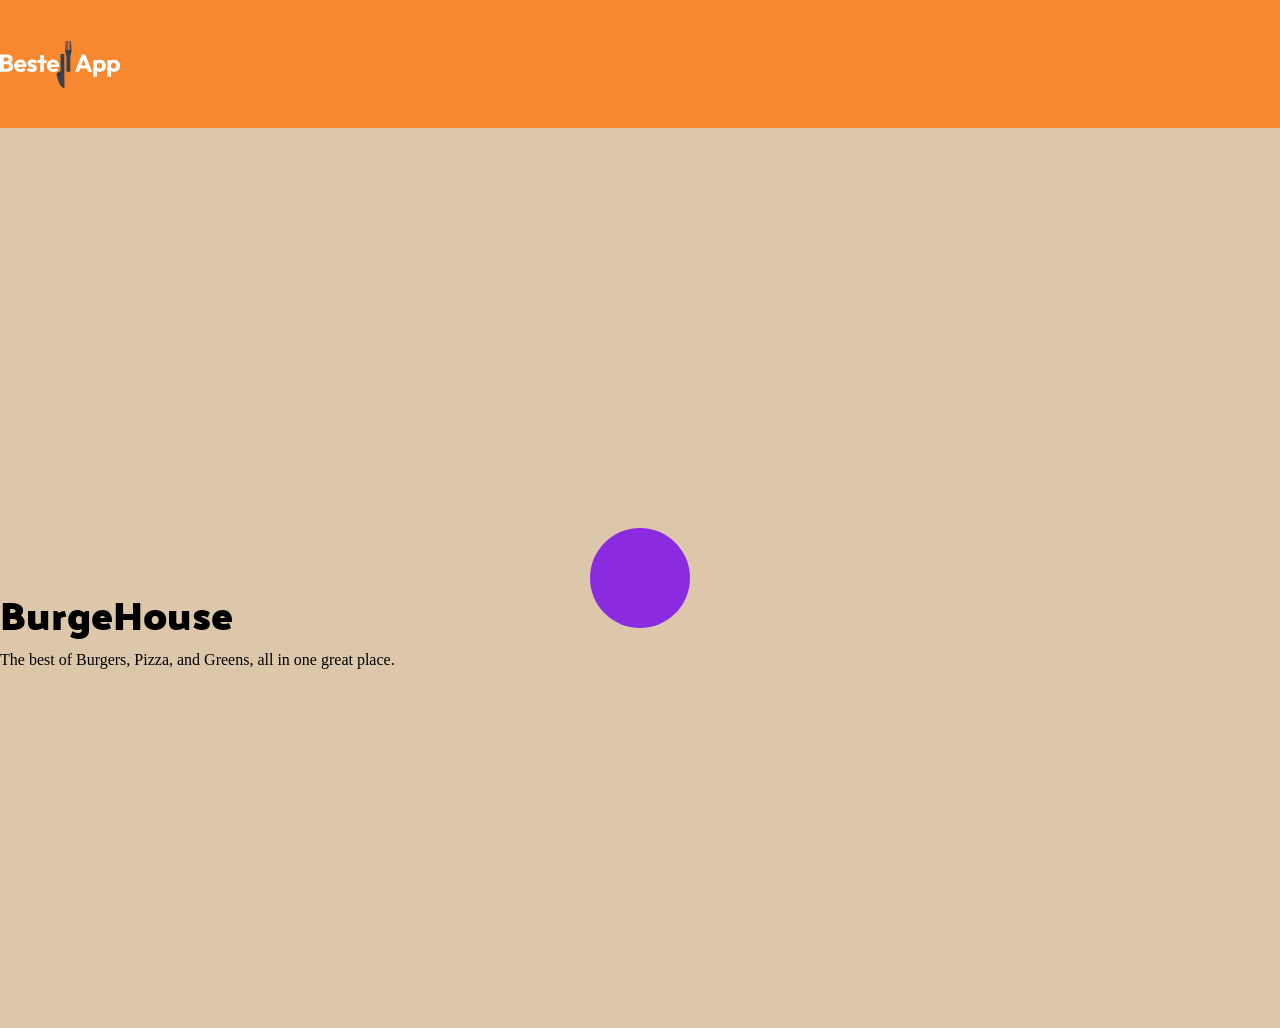
==== index.html @ fe443834 "added link css fonts and card" ====
<!DOCTYPE html>
<html lang="de">

<head>
    <meta charset="UTF-8">
    <meta name="viewport" content="width=device-width, initial-scale=1.0">
    <title>Document</title>

    <link rel="stylesheet" href="./scr/style/variables.css">
    <link rel="stylesheet" href="./scr/style/style.css">
    <link rel="stylesheet" href="./scr/style/components/header.css">
    <link rel="stylesheet" href="./scr/style/components/logo.css">
    <link rel="stylesheet" href="./scr/style/components/menuCard.css">
    <link rel="stylesheet" href="./scr/style/components/fonts.css">

</head>

<body>
    <header class="landing-heder">
        <svg class="main-logo" viewBox="0 0 120 47" fill="none" xmlns="http://www.w3.org/2000/svg">
            <g clip-path="url(#clip0_179_940)">
                <path
                    d="M10.4875 21.5137C10.9018 21.2846 11.2559 21.013 11.5495 20.7C12.2319 19.9726 12.573 19.0836 12.573 18.0329C12.573 17.2082 12.3696 16.4565 11.9638 15.7778C11.5574 15.0986 10.9686 14.5572 10.197 14.1531C9.4255 13.7493 8.48739 13.5469 7.38306 13.5469H0V30.6658H7.33419C8.55243 30.6658 9.59619 30.4476 10.4651 30.0113C11.3341 29.5747 12.0003 28.9805 12.4632 28.2291C12.926 27.4774 13.1576 26.6329 13.1576 25.6952C13.1576 24.4668 12.7636 23.4322 11.9759 22.5915C11.5677 22.1562 11.0718 21.7969 10.4875 21.5137ZM3.77687 16.5052H6.65212C7.28533 16.5052 7.79705 16.6627 8.18696 16.9781C8.57686 17.2932 8.77164 17.7661 8.77164 18.3966C8.77164 19.0271 8.57686 19.524 8.18696 19.8391C7.79705 20.1545 7.28533 20.312 6.65212 20.312H3.77687V16.5052ZM8.72312 27.0531C8.30052 27.4894 7.71584 27.7076 6.96872 27.7076H3.77687V23.1976H6.96872C7.47185 23.1976 7.89823 23.2945 8.24787 23.4884C8.59717 23.6826 8.86938 23.9493 9.06416 24.2887C9.25894 24.6281 9.35667 25.0161 9.35667 25.4524C9.35667 26.0829 9.14537 26.6165 8.72312 27.0531Z"
                    fill="white" />
                <path
                    d="M23.5374 19.3665C22.6437 18.8654 21.6123 18.6147 20.443 18.6147C19.2736 18.6147 18.1607 18.8815 17.2022 19.4147C16.2435 19.9483 15.4843 20.6798 14.9241 21.6093C14.3635 22.5391 14.0834 23.5939 14.0834 24.7737C14.0834 25.9534 14.3673 27.0127 14.9361 27.95C15.5046 28.8877 16.2886 29.6195 17.2876 30.1445C18.2866 30.6695 19.4274 30.9326 20.711 30.9326C21.7015 30.9326 22.6114 30.763 23.44 30.4233C24.2684 30.0839 24.9749 29.5747 25.5599 28.8959L23.513 26.8589C23.1554 27.2634 22.7414 27.5665 22.2703 27.7682C21.7989 27.9706 21.2713 28.0713 20.6866 28.0713C20.0531 28.0713 19.5049 27.938 19.042 27.6713C18.5788 27.4045 18.2212 27.025 17.9697 26.5315C17.886 26.3678 17.8162 26.1925 17.7604 26.0062L26.242 25.986C26.3067 25.6791 26.3518 25.4082 26.3762 25.1737C26.4003 24.9397 26.4127 24.7171 26.4127 24.5069C26.4127 23.3593 26.1566 22.3408 25.6449 21.4517C25.1335 20.5627 24.4304 19.8675 23.5374 19.3665ZM17.7608 23.4596C17.811 23.2897 17.8723 23.1295 17.9452 22.9795C18.1806 22.4942 18.5137 22.1185 18.9443 21.8517C19.3748 21.585 19.8824 21.4517 20.4674 21.4517C21.0194 21.4517 21.4864 21.5692 21.8684 21.8034C22.2497 22.0377 22.5384 22.3774 22.7332 22.8216C22.8151 23.0089 22.8815 23.2165 22.9317 23.4449L17.7608 23.4596Z"
                    fill="white" />
                <path
                    d="M31.5048 21.7305C31.7158 21.6093 32.0324 21.5487 32.455 21.5487C32.8776 21.5487 33.3446 21.6377 33.8074 21.8154C34.2703 21.9935 34.6884 22.3004 35.0621 22.7367L37.182 20.6031C36.6462 19.924 35.9517 19.411 35.0986 19.0634C34.2458 18.7158 33.316 18.5418 32.3087 18.5418C31.3014 18.5418 30.5137 18.7038 29.7993 19.0267C29.0842 19.3504 28.5322 19.7908 28.1423 20.3483C27.7524 20.9062 27.5576 21.5651 27.5576 22.3247C27.5576 23.036 27.6953 23.6219 27.9716 24.0826C28.2476 24.5432 28.6051 24.9031 29.0439 25.1617C29.4823 25.4202 29.9452 25.6223 30.4328 25.7678C30.9201 25.9134 31.383 26.0466 31.8214 26.1678C32.2602 26.2891 32.6215 26.4267 32.9058 26.5802C33.1897 26.7339 33.3322 26.9559 33.3322 27.2469C33.3322 27.4737 33.2141 27.6511 32.9791 27.7805C32.7434 27.91 32.4065 27.9743 31.9677 27.9743C31.3341 27.9743 30.7494 27.8572 30.2133 27.6226C29.6775 27.3887 29.2143 27.0613 28.8244 26.6408L26.7048 28.7747C27.1106 29.211 27.602 29.5952 28.1788 29.9264C28.7552 30.2579 29.3808 30.5124 30.055 30.6901C30.7288 30.8678 31.4153 30.9569 32.1139 30.9569C33.592 30.9569 34.7655 30.6175 35.6348 29.9384C36.5037 29.2596 36.9384 28.3463 36.9384 27.1983C36.9384 26.4552 36.8004 25.8528 36.5244 25.3922C36.2477 24.9312 35.8908 24.5637 35.452 24.2887C35.0136 24.0141 34.5504 23.7959 34.0631 23.6339C33.5758 23.4726 33.113 23.335 32.6745 23.2219C32.2358 23.1089 31.8782 22.9795 31.6022 22.8339C31.3259 22.6884 31.1879 22.4942 31.1879 22.2517C31.1879 22.0257 31.2935 21.8517 31.5048 21.7305Z"
                    fill="white" />
                <path
                    d="M58.307 28.8959L56.2605 26.8589C55.9029 27.2634 55.4886 27.5665 55.0178 27.7682C54.5463 27.9706 54.0188 28.0713 53.4337 28.0713C52.8002 28.0713 52.252 27.938 51.7891 27.6713C51.3263 27.4045 50.9687 27.025 50.7172 26.5315C50.6335 26.3678 50.5633 26.1925 50.5076 26.0062L58.9895 25.986C59.0542 25.6791 59.0989 25.4082 59.1233 25.1737C59.1478 24.9397 59.1598 24.7171 59.1598 24.5069C59.1598 23.3593 58.9041 22.3408 58.3924 21.4517C57.8807 20.5627 57.1779 19.8675 56.2846 19.3665C55.3912 18.8654 54.3598 18.6147 53.1901 18.6147C52.0204 18.6147 50.9078 18.8815 49.9494 19.4147C48.991 19.9483 48.2318 20.6798 47.6712 21.6093C47.111 22.5391 46.8308 23.5939 46.8308 24.7737C46.8308 25.9534 47.1148 27.0127 47.6836 27.95C48.2518 28.8877 49.0357 29.6195 50.0347 30.1445C51.0338 30.6695 52.1749 30.9326 53.4582 30.9326C54.4489 30.9326 55.3588 30.763 56.1872 30.4233C57.0158 30.0839 57.7224 29.5747 58.307 28.8959ZM50.6927 22.9795C50.9281 22.4942 51.2612 22.1185 51.6917 21.8517C52.1219 21.585 52.6298 21.4517 53.2145 21.4517C53.7665 21.4517 54.2339 21.5692 54.6155 21.8034C54.9972 22.0377 55.2855 22.3774 55.4807 22.8216C55.5626 23.0089 55.6286 23.2165 55.6792 23.4449L50.5079 23.4596C50.5582 23.2897 50.6198 23.1295 50.6927 22.9795Z"
                    fill="white" />
                <path class="main-logo-knife"
                    d="M64.3848 30.6658H64.3875V13.0616H60.569V22.0336V29.8312C60.5415 29.951 60.5102 30.0394 60.474 30.0918C59.9946 30.7897 58.8101 30.8545 58.0775 31.1336C57.3768 31.4007 56.8851 31.976 56.7195 32.7041C56.4583 33.8551 56.8396 35.0764 57.1796 36.1699C57.7571 38.0281 58.2612 39.9144 59.0018 41.7175C59.5242 42.9897 60.1867 44.1921 61.1313 45.2202C61.6819 45.8199 63.3668 47.6295 64.2905 46.7743C64.508 46.5726 64.5128 46.2373 64.5021 45.9414C64.3142 40.8075 64.371 35.7723 64.3848 30.6658Z" />
                <path
                    d="M81.8434 13.5469L75.0209 30.6658H78.9926L80.1368 27.562H86.8795L88.0079 30.6658H92.0528L85.3033 13.5469H81.8434ZM81.2811 24.4586L83.5321 18.3534L85.7514 24.4586H81.2811Z"
                    fill="white" />
                <path
                    d="M103.127 19.439C102.257 18.9055 101.263 18.639 100.142 18.639C99.3457 18.639 98.6148 18.8007 97.9489 19.124C97.6185 19.2846 97.3181 19.4747 97.0476 19.6949V18.8815H93.3196V35.6366H96.9987V29.8658C97.2816 30.0921 97.5982 30.2863 97.9489 30.4476C98.6148 30.7544 99.3457 30.9082 100.142 30.9082C101.263 30.9082 102.257 30.6418 103.127 30.1082C103.996 29.5747 104.678 28.8473 105.174 27.926C105.669 27.0044 105.917 25.9538 105.917 24.7736C105.917 23.5935 105.669 22.5428 105.174 21.6212C104.678 20.7 103.996 19.9726 103.127 19.439ZM101.799 26.2041C101.571 26.6247 101.259 26.9558 100.861 27.1983C100.462 27.4408 99.9958 27.562 99.4597 27.562C98.9562 27.562 98.5012 27.4408 98.0952 27.1983C97.6891 26.9558 97.3763 26.6247 97.1571 26.2041C96.9378 25.7842 96.8281 25.3072 96.8281 24.7736C96.8281 24.2401 96.9416 23.7394 97.1694 23.3188C97.3966 22.8986 97.709 22.5712 98.1076 22.3366C98.5054 22.1027 98.9641 21.9853 99.4841 21.9853C100.004 21.9853 100.462 22.1027 100.861 22.3366C101.259 22.5712 101.571 22.8986 101.799 23.3188C102.026 23.7394 102.14 24.2243 102.14 24.7736C102.14 25.3229 102.026 25.7842 101.799 26.2041Z"
                    fill="white" />
                <path
                    d="M119.257 21.6212C118.761 20.7 118.079 19.9726 117.21 19.439C116.341 18.9055 115.346 18.639 114.225 18.639C113.429 18.639 112.698 18.8007 112.032 19.124C111.702 19.2846 111.401 19.4747 111.131 19.6949V18.8815H107.403V35.6366H111.082V29.8658C111.365 30.0921 111.682 30.2863 112.032 30.4476C112.698 30.7544 113.429 30.9082 114.225 30.9082C115.346 30.9082 116.341 30.6418 117.21 30.1082C118.079 29.5747 118.761 28.8473 119.257 27.926C119.752 27.0044 120 25.9538 120 24.7736C120 23.5935 119.752 22.5428 119.257 21.6212ZM115.882 26.2041C115.655 26.6247 115.342 26.9558 114.944 27.1983C114.546 27.4408 114.079 27.562 113.543 27.562C113.04 27.562 112.585 27.4408 112.179 27.1983C111.772 26.9558 111.46 26.6247 111.24 26.2041C111.021 25.7842 110.911 25.3072 110.911 24.7736C110.911 24.2401 111.025 23.7394 111.253 23.3188C111.48 22.8986 111.792 22.5712 112.191 22.3366C112.589 22.1027 113.047 21.9853 113.567 21.9853C114.087 21.9853 114.546 22.1027 114.944 22.3366C115.342 22.5712 115.655 22.8986 115.882 23.3188C116.11 23.7394 116.223 24.2243 116.223 24.7736C116.223 25.3229 116.11 25.7842 115.882 26.2041Z"
                    fill="white" />
                <path
                    d="M79.5928 40.9521C79.482 40.9521 79.482 41.1233 79.5928 41.1233C79.7036 41.1233 79.7036 40.9521 79.5928 40.9521Z"
                    fill="white" />
                <path
                    d="M43.9559 14.0075H40.2279V18.8811H37.5475V22.0335H40.2279V30.6657H43.9559V22.0335H46.636V18.8811H43.9559V14.0075Z"
                    fill="white" />
                <path class="main-logo-fork"
                    d="M70.1772 0V8.65582C70.1772 8.86781 70.0024 9.03904 69.7887 9.03493C69.5791 9.03082 69.415 8.85171 69.415 8.64281V0H68.745V8.65582C68.745 8.86781 68.5708 9.0387 68.3571 9.03493C68.1472 9.03116 67.9827 8.85205 67.9827 8.64315V0H67.3127V8.64281C67.3127 8.85137 67.1489 9.03082 66.9389 9.03493C66.7252 9.03904 66.5504 8.86815 66.5504 8.65582V0H65.8508L65.1346 8.57295C65.1346 10.2466 65.2689 11.5212 65.6588 12.4315C66.166 13.6147 66.4482 14.8815 66.4482 16.1678V30.6658H70.2664V16.1675C70.2664 14.8808 70.5489 13.6144 71.0558 12.4308C71.4457 11.5209 71.5799 10.2466 71.5799 8.57329L70.8769 0H70.1772Z" />
            </g>
        </svg>


    </header>
    <main>
        <section class="landing-section">
            <div class="landing-picture"></div>
            <header>
                <h1><span class="first">Burge</span>House</h1>



                <p>The best of Burgers, Pizza, and Greens, all in one great place.</p>
            </header>
            <div class="teste"></div>

        </section>



    </main>


</body>

</html>
---- scr/style/variables.css ----
:root{
--mainbgcolor : #DCC7AA;
--mainhdcolor : #F7882F;
--mainbtcolor : #6B7A8F;
--mainbtfscolor : #F7C331;
--cardbgcolor : #1d1e22;
--cardhdcolor : #393f4d;
--fontscolor : #d4d4dc;
--fontscolor : #feda6a;



}
---- scr/style/style.css ----
* {
    margin: 0;
    box-sizing: border-box;
    padding: 0;
    scroll-behavior: smooth;
}

a {
    text-decoration: none;
}

body {
    background-color: var(--mainbgcolor);
}

h1 {
    font-family: 'Palanquin Dark';
    font-weight: 700;
    font-size: 40px;
}

h2 {
    font-weight: 700;
    font-size: 40px;
}

h3 {
    font-weight: 600;
    font-size: 24px;
}

.landing-section {
    height: 100vh;
    position: relative;
}

.landing-picture {
    width: 100%;
    height: 50%;
    background-image: url(../assets/imgs/Backround_img.jpg);
    background-position: center;
    background-repeat: no-repeat;
    background-size: cover;
}

.teste {
    width: 100px;
    height: 100px;
    position: absolute;
    background-color: blueviolet;
    border-radius: 50%;

    top: calc(50% - 50px);
    left: calc(50% - 50px);
}
---- scr/style/components/header.css ----
.landing-heder{
    width: 100%;
    height: 128px;
    display: flex;
    align-items: center;
    background-color: var(--mainhdcolor) ;
}



.first{
    
}
---- scr/style/components/logo.css ----
.main-logo{
    width: 120px;
    height: 47px;
}

.main-logo-knife{
    fill: var(--cardhdcolor);
}

.main-logo-fork{
    fill: var(--cardhdcolor);
}
---- scr/style/components/menuCard.css ----
.menu-card{
    height: 140px;
    width: 713px;
    display: flex;
    flex-wrap: wrap;
    align-items: center;
    color: #d4d4dc;
    font-family: 'Palanquin';
    background-color: var(--cardhdcolor);
    border-radius: 12px;
    border: 1px solid #d4d4dc;
    gap: 10px;
    padding: 10px;
}

.picture{
    width: 207px;
    height: 121px;
    border-radius: 12px;
    background-color: blanchedalmond;
}

.product-content{
    width: 370px;
    height: 121px;
    display: flex;
    flex-direction: column;
    align-items:start;
}

.order-section{
    height: 121px;
    display: flex;
    flex-direction: column;
    justify-content: space-between;
}

.price{
    font-weight: 600;
    font-size: 24px;
}
---- scr/style/components/fonts.css ----
/* #####################   palanquin-dark   ##################### */
/* palanquin-dark-regular - latin */
@font-face {
  font-display: swap; /* Check https://developer.mozilla.org/en-US/docs/Web/CSS/@font-face/font-display for other options. */
  font-family: 'Palanquin Dark';
  font-style: normal;
  font-weight: 400;
  src: url('../../assets/fonts/palanquin-dark-v17-latin-regular.woff2') format('woff2'); /* Chrome 36+, Opera 23+, Firefox 39+, Safari 12+, iOS 10+ */
}
/* palanquin-dark-500 - latin */
@font-face {
  font-display: swap; /* Check https://developer.mozilla.org/en-US/docs/Web/CSS/@font-face/font-display for other options. */
  font-family: 'Palanquin Dark';
  font-style: normal;
  font-weight: 500;
  src: url('../../assets/fonts/palanquin-dark-v17-latin-500.woff2') format('woff2'); /* Chrome 36+, Opera 23+, Firefox 39+, Safari 12+, iOS 10+ */
}
/* palanquin-dark-600 - latin */
@font-face {
  font-display: swap; /* Check https://developer.mozilla.org/en-US/docs/Web/CSS/@font-face/font-display for other options. */
  font-family: 'Palanquin Dark';
  font-style: normal;
  font-weight: 600;
  src: url('../../assets/fonts/palanquin-dark-v17-latin-600.woff2') format('woff2'); /* Chrome 36+, Opera 23+, Firefox 39+, Safari 12+, iOS 10+ */
}

/* palanquin-dark-700 - latin */
@font-face {
  font-display: swap; /* Check https://developer.mozilla.org/en-US/docs/Web/CSS/@font-face/font-display for other options. */
  font-family: 'Palanquin Dark';
  font-style: normal;
  font-weight: 700;
  src: url('../../assets/fonts/palanquin-dark-v17-latin-700.woff2') format('woff2'); /* Chrome 36+, Opera 23+, Firefox 39+, Safari 12+, iOS 10+ */
}

/* #####################   palanquin   ##################### */
/* palanquin-regular - latin */
@font-face {
  font-display: swap; /* Check https://developer.mozilla.org/en-US/docs/Web/CSS/@font-face/font-display for other options. */
  font-family: 'Palanquin';
  font-style: normal;
  font-weight: 400;
  src: url('../../assets/fonts/palanquin-v17-latin-regular.woff2') format('woff2'); /* Chrome 36+, Opera 23+, Firefox 39+, Safari 12+, iOS 10+ */
}
/* palanquin-500 - latin */
@font-face {
  font-display: swap; /* Check https://developer.mozilla.org/en-US/docs/Web/CSS/@font-face/font-display for other options. */
  font-family: 'Palanquin';
  font-style: normal;
  font-weight: 500;
  src: url('../../assets/fonts/palanquin-v17-latin-500.woff2') format('woff2'); /* Chrome 36+, Opera 23+, Firefox 39+, Safari 12+, iOS 10+ */
}
/* palanquin-600 - latin */
@font-face {
  font-display: swap; /* Check https://developer.mozilla.org/en-US/docs/Web/CSS/@font-face/font-display for other options. */
  font-family: 'Palanquin';
  font-style: normal;
  font-weight: 600;
  src: url('../../assets/fonts/palanquin-v17-latin-600.woff2') format('woff2'); /* Chrome 36+, Opera 23+, Firefox 39+, Safari 12+, iOS 10+ */
}
/* palanquin-700 - latin */
@font-face {
  font-display: swap; /* Check https://developer.mozilla.org/en-US/docs/Web/CSS/@font-face/font-display for other options. */
  font-family: 'Palanquin';
  font-style: normal;
  font-weight: 700;
  src: url('../../assets/fonts/palanquin-v17-latin-700.woff2') format('woff2'); /* Chrome 36+, Opera 23+, Firefox 39+, Safari 12+, iOS 10+ */
}
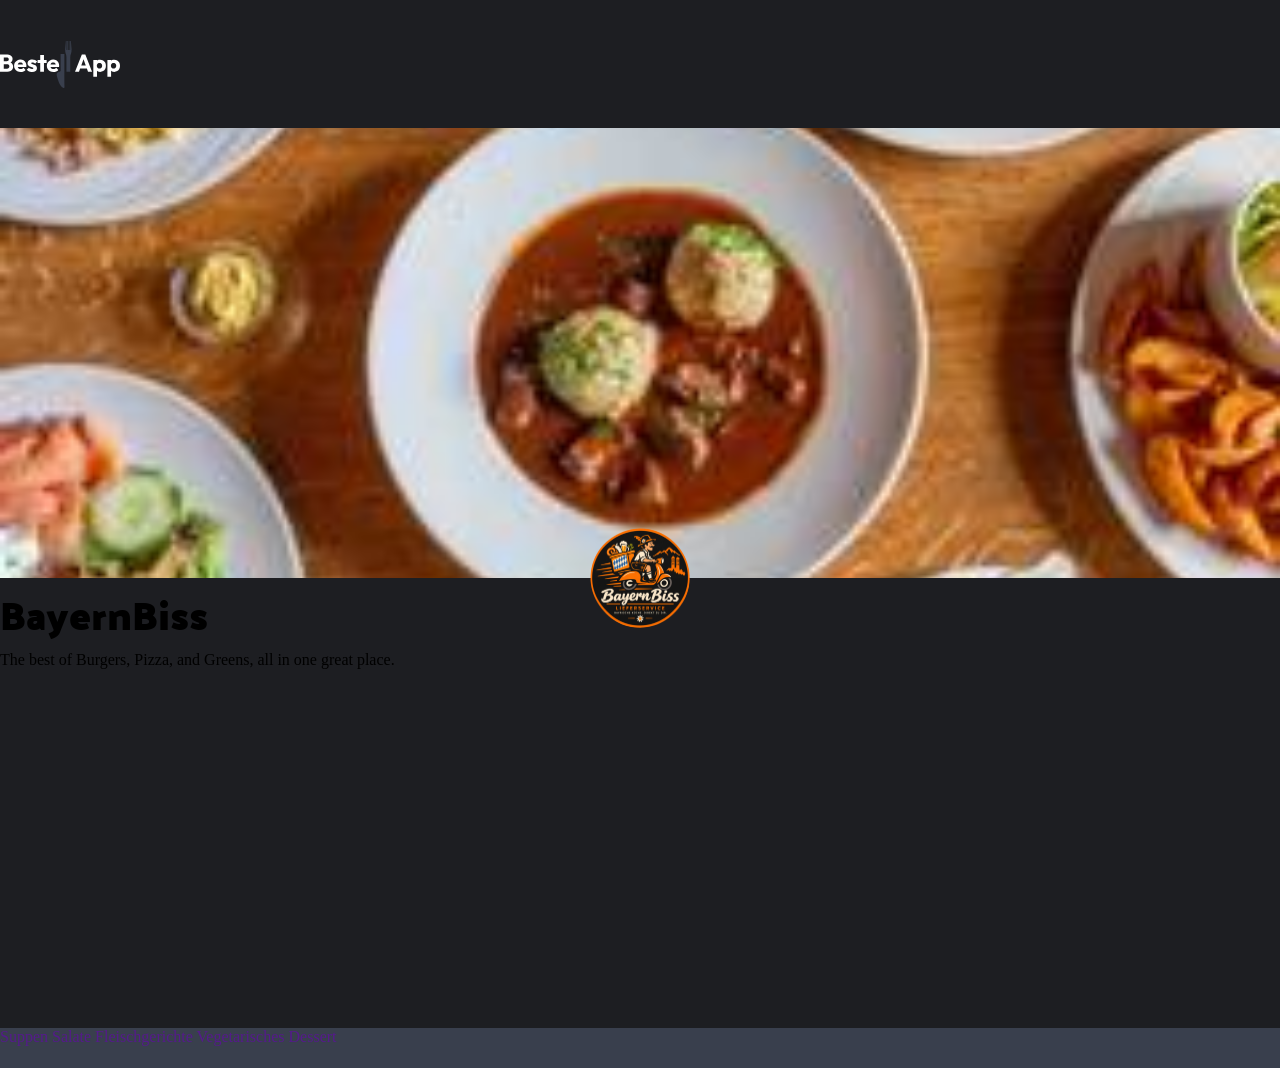
==== commit f99ec78e: "JS in db menu.js variable created over menu. Logo file inserted in img folder, Icons of FIGMA shoppi" ====
--- a/index.html
+++ b/index.html
@@ -12,6 +12,9 @@
     <link rel="stylesheet" href="./scr/style/components/logo.css">
     <link rel="stylesheet" href="./scr/style/components/menuCard.css">
     <link rel="stylesheet" href="./scr/style/components/fonts.css">
+    <script src="./scr/JS/db/menu.js" defer></script>
+    <script src="./scr/JS/script.js" defer></script>
+    <script src="./scr/JS/temp/navbutton.js" defer></script>
 
 </head>
 
@@ -59,15 +62,21 @@
         <section class="landing-section">
             <div class="landing-picture"></div>
             <header>
-                <h1><span class="first">Burge</span>House</h1>
+                <h1><span class="first">Bayern</span>Biss</h1>
 
 
 
                 <p>The best of Burgers, Pizza, and Greens, all in one great place.</p>
             </header>
-            <div class="teste"></div>
+            <img class="teste" src="./scr/assets/imgs/BayernBisw.webp" alt="">
+            
 
         </section>
+
+        <nav id="structure_menu" class="nav_structure_menu">
+
+
+        </nav>
 
 
 
--- a/scr/style/variables.css
+++ b/scr/style/variables.css
@@ -6,7 +6,7 @@
 --cardbgcolor : #1d1e22;
 --cardhdcolor : #393f4d;
 --fontscolor : #d4d4dc;
---fontscolor : #feda6a;
+--fontscolor2 : #feda6a;
 
 
 
--- a/scr/style/style.css
+++ b/scr/style/style.css
@@ -10,7 +10,7 @@
 }
 
 body {
-    background-color: var(--mainbgcolor);
+    background-color: var(--cardbgcolor);
 }
 
 h1 {
@@ -37,7 +37,7 @@
 .landing-picture {
     width: 100%;
     height: 50%;
-    background-image: url(../assets/imgs/Backround_img.jpg);
+    background-image: url(../assets/imgs/bg_landing.jpeg);
     background-position: center;
     background-repeat: no-repeat;
     background-size: cover;
@@ -47,9 +47,14 @@
     width: 100px;
     height: 100px;
     position: absolute;
-    background-color: blueviolet;
     border-radius: 50%;
 
     top: calc(50% - 50px);
     left: calc(50% - 50px);
+}
+
+nav{
+width: 100%;
+height: 40px;
+background-color: var(--cardhdcolor);
 }
--- a/scr/style/components/header.css
+++ b/scr/style/components/header.css
@@ -3,11 +3,5 @@
     height: 128px;
     display: flex;
     align-items: center;
-    background-color: var(--mainhdcolor) ;
-}
-
-
-
-.first{
-    
+    background-color: var(--cardbgcolor) ;
 }
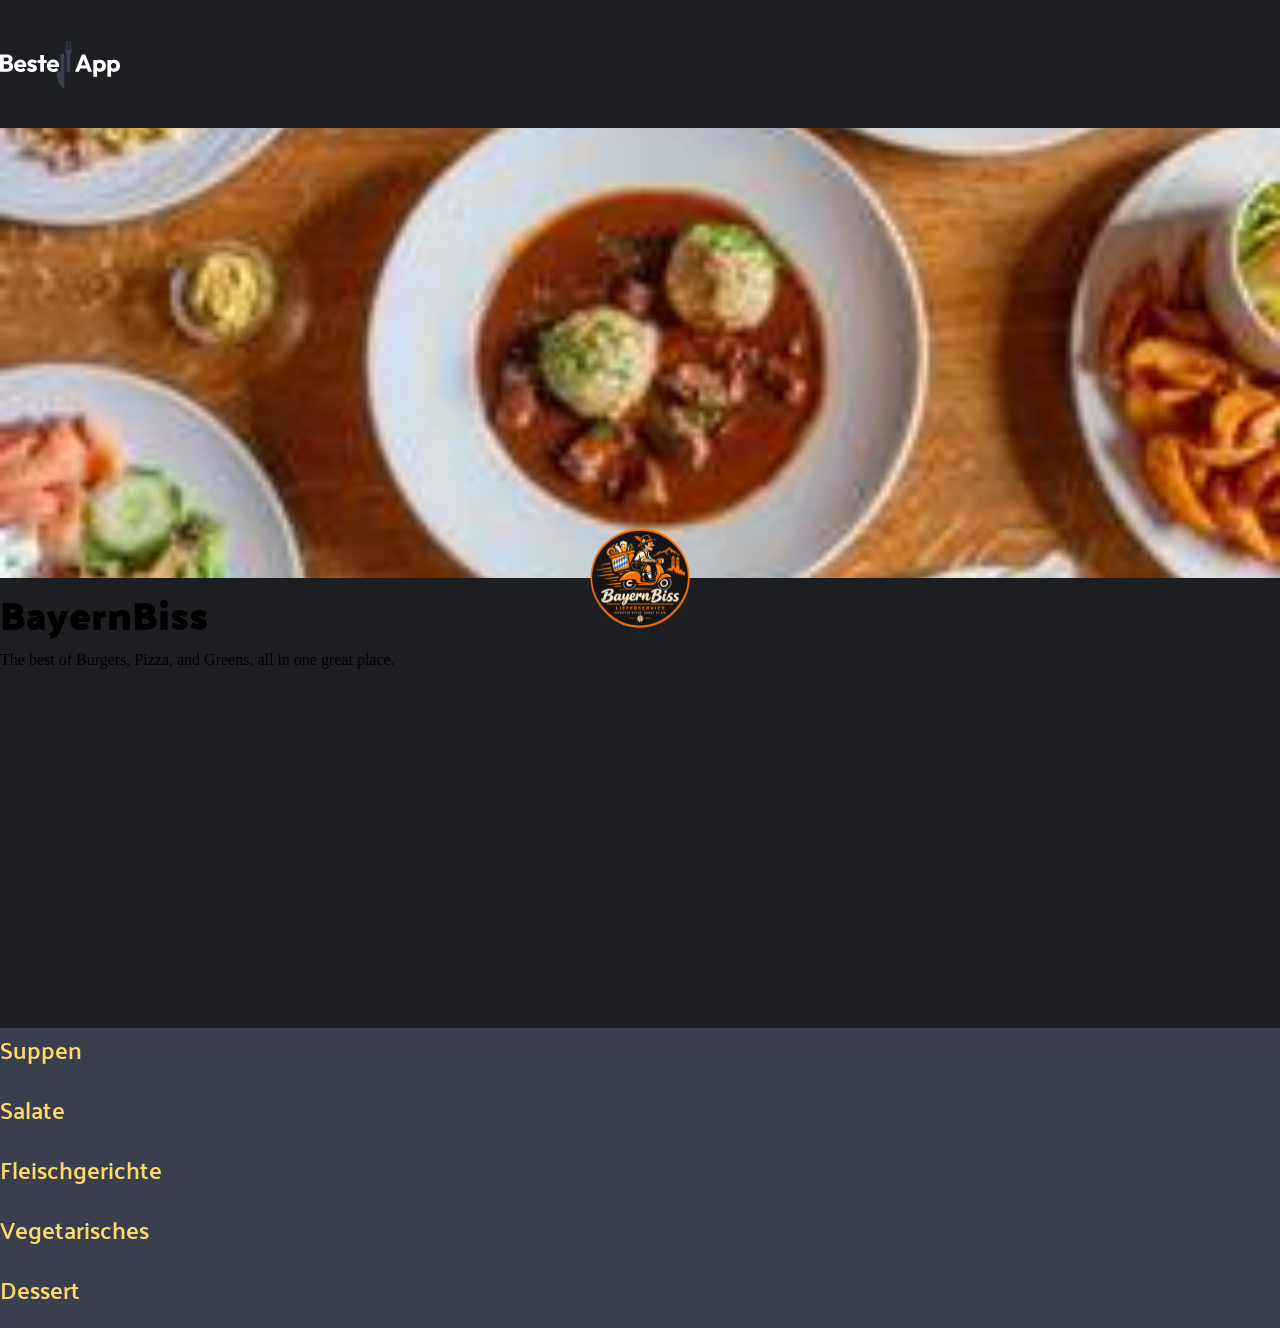
==== commit 005d7c93: "Function created, which created the menu card" ====
--- a/index.html
+++ b/index.html
@@ -73,10 +73,11 @@
 
         </section>
 
-        <nav id="structure_menu" class="nav_structure_menu">
+        <section id="food_menus" class="food-menus">
+
+        </section>
 
 
-        </nav>
 
 
 
--- a/scr/style/style.css
+++ b/scr/style/style.css
@@ -57,4 +57,20 @@
 width: 100%;
 height: 40px;
 background-color: var(--cardhdcolor);
+}
+
+.food-menus{
+    width: 100%;
+    height: auto;
+    display: flex;
+    flex-direction: column;
+    position: relative;
+    font-family: 'Palanquin';
+}
+
+.menus-header{
+    width: 100%;
+    height: 60px;
+    background-color: var(--cardhdcolor);
+    color: var(--fontscolor2);
 }
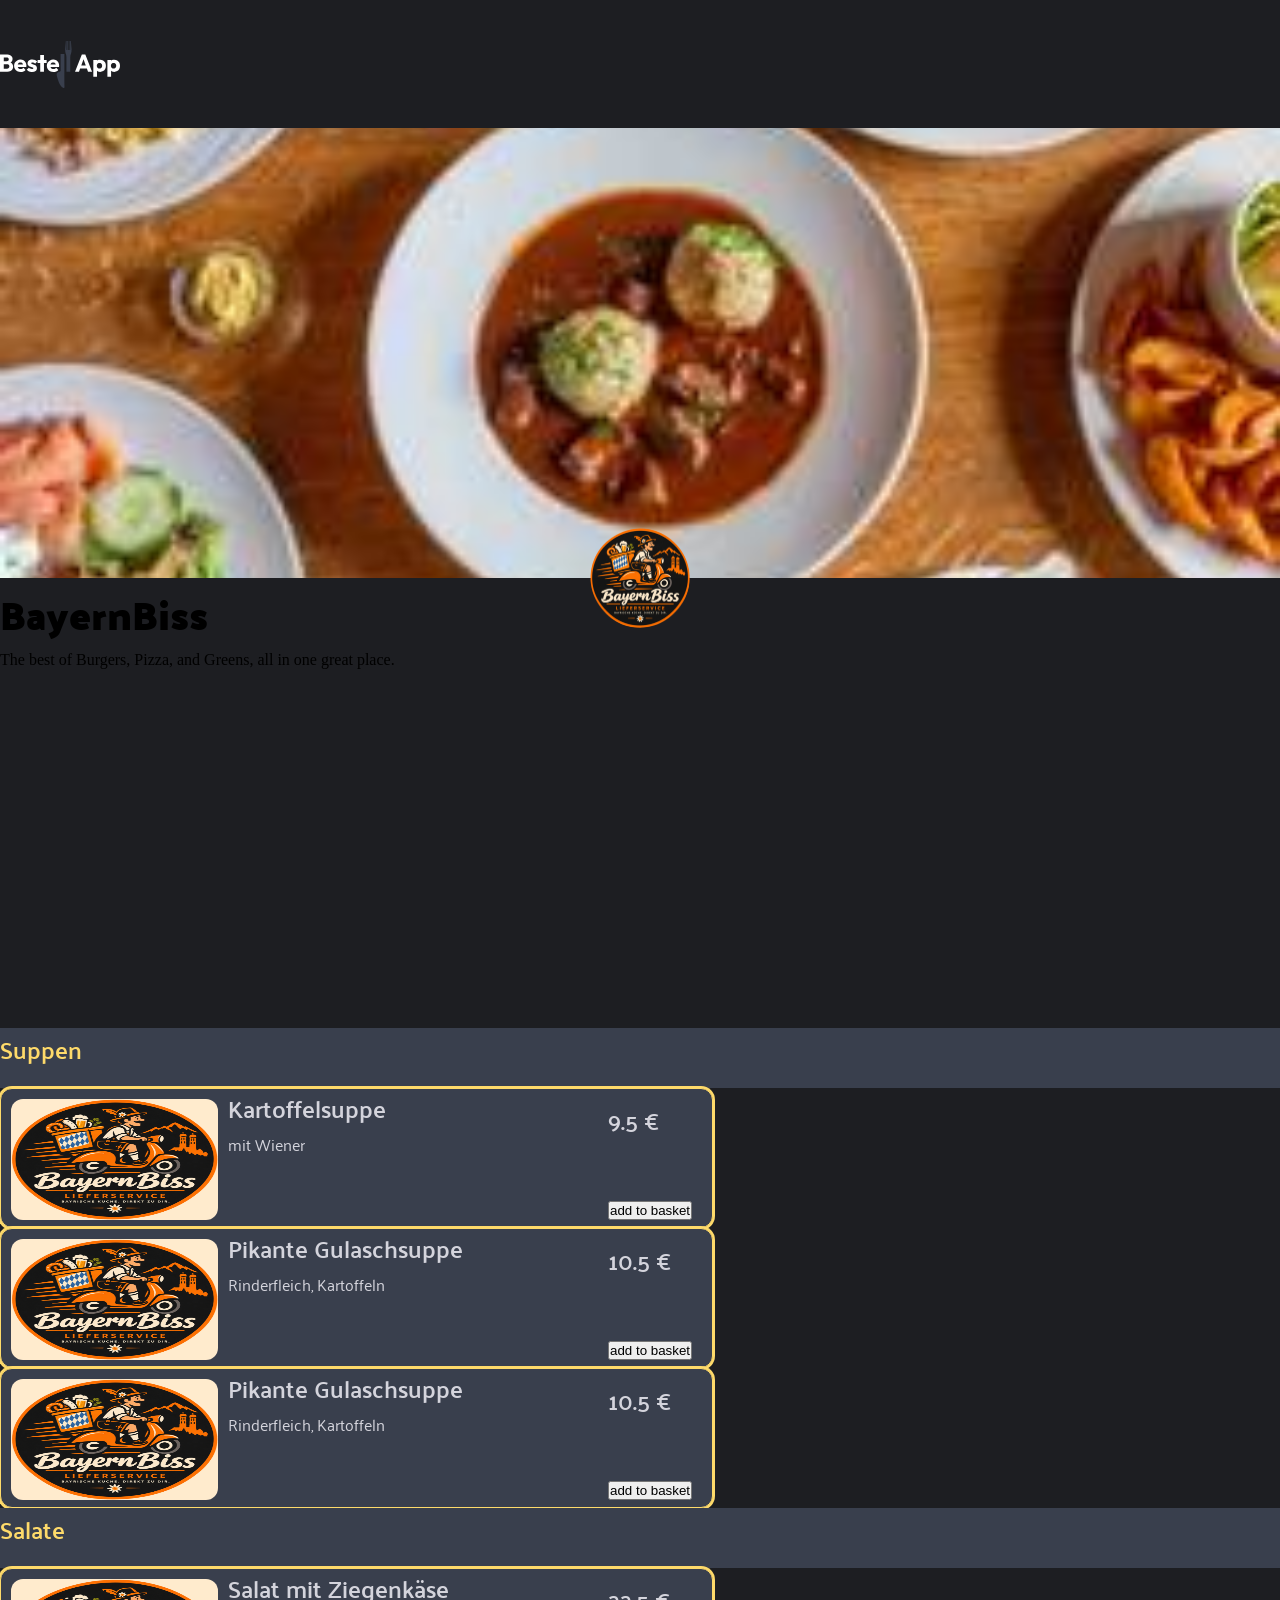
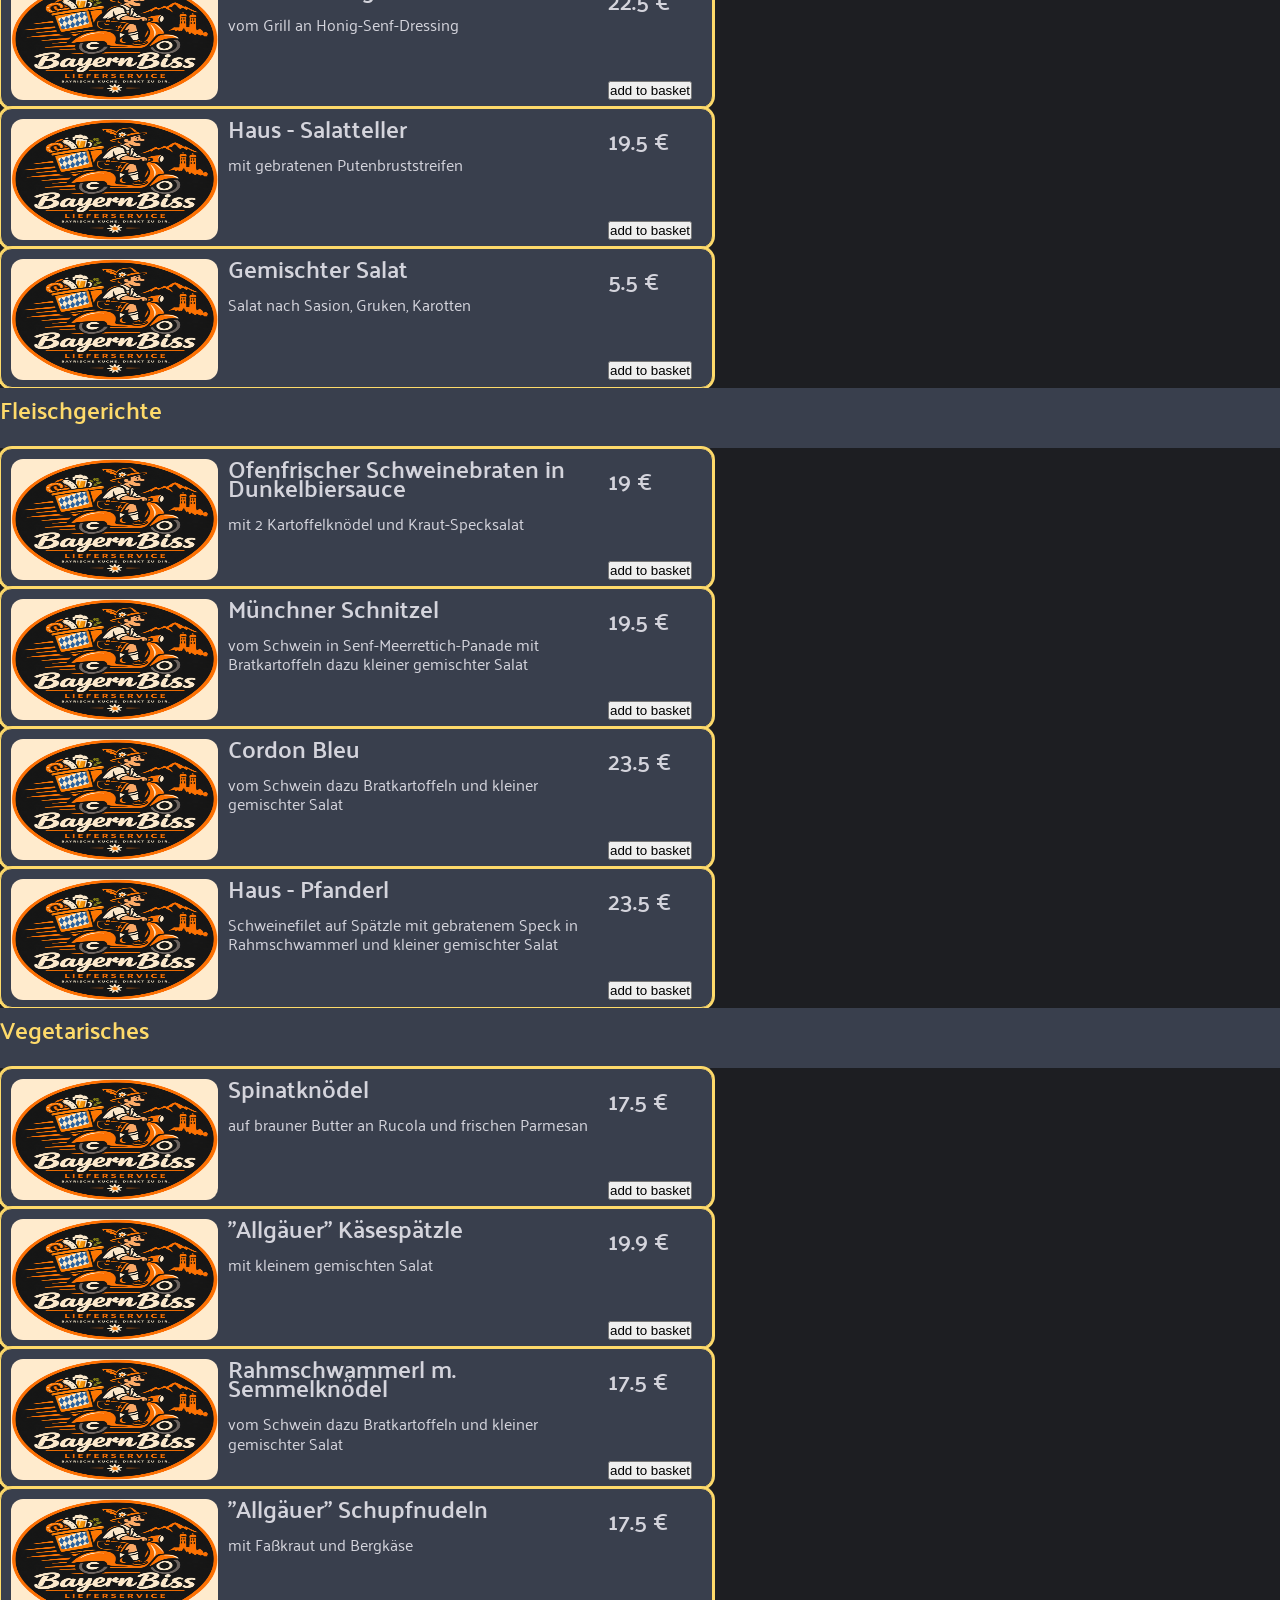
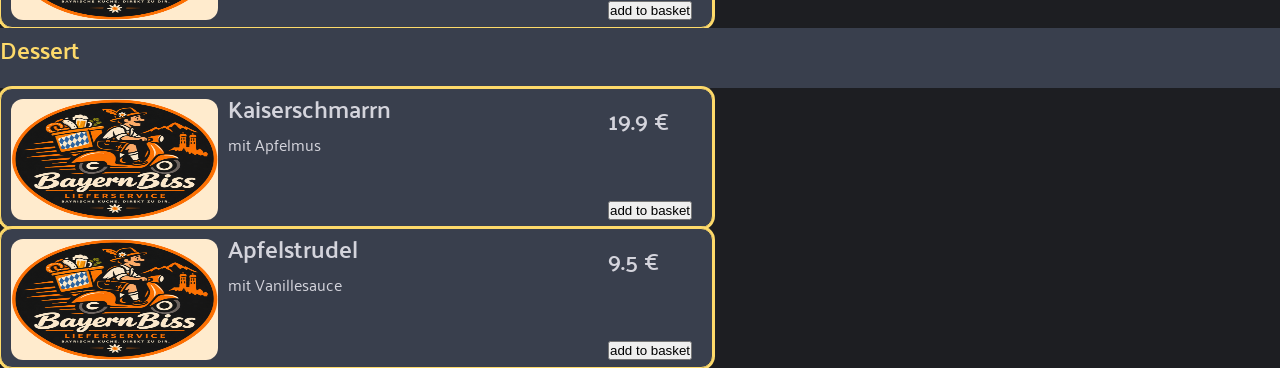
==== commit a1aa262a: "in card.html the card of Basket" ====
--- a/index.html
+++ b/index.html
@@ -18,7 +18,7 @@
 
 </head>
 
-<body>
+<body onload="init()">
     <header class="landing-heder">
         <svg class="main-logo" viewBox="0 0 120 47" fill="none" xmlns="http://www.w3.org/2000/svg">
             <g clip-path="url(#clip0_179_940)">
--- a/scr/style/style.css
+++ b/scr/style/style.css
@@ -56,21 +56,6 @@
 nav{
 width: 100%;
 height: 40px;
-background-color: var(--cardhdcolor);
+background-color: var(---cardhdcolor);
 }
 
-.food-menus{
-    width: 100%;
-    height: auto;
-    display: flex;
-    flex-direction: column;
-    position: relative;
-    font-family: 'Palanquin';
-}
-
-.menus-header{
-    width: 100%;
-    height: 60px;
-    background-color: var(--cardhdcolor);
-    color: var(--fontscolor2);
-}
--- a/scr/style/components/menuCard.css
+++ b/scr/style/components/menuCard.css
@@ -1,4 +1,21 @@
-.menu-card{
+.food-menus {
+    width: 100%;
+    height: auto;
+    display: flex;
+    flex-direction: column;
+    position: relative;
+    font-family: 'Palanquin';
+}
+
+.menus-header {
+    width: 100%;
+    height: 60px;
+    background-color: var(--cardhdcolor);
+    color: var(--fontscolor2);
+}
+
+
+.menu-card {
     height: 140px;
     width: 713px;
     display: flex;
@@ -8,34 +25,66 @@
     font-family: 'Palanquin';
     background-color: var(--cardhdcolor);
     border-radius: 12px;
-    border: 1px solid #d4d4dc;
+    border: 1px solid var(--fontscolor2);
+    box-shadow: 0 0 0 2px var(--fontscolor2);
     gap: 10px;
     padding: 10px;
 }
 
-.picture{
+.picture {
     width: 207px;
     height: 121px;
     border-radius: 12px;
     background-color: blanchedalmond;
 }
 
-.product-content{
+.product-content {
     width: 370px;
     height: 121px;
     display: flex;
     flex-direction: column;
-    align-items:start;
+    align-items: start;
+    line-height: 1.2rem;
 }
 
-.order-section{
+.product-content>p {
+    padding-top: 17px;
+
+}
+
+.order-section {
     height: 121px;
     display: flex;
     flex-direction: column;
     justify-content: space-between;
 }
 
-.price{
+.price {
     font-weight: 600;
     font-size: 24px;
+}
+
+
+/* <############### Warenkorb ############### */
+
+.basket-overview-card {
+    width: 435px;
+    height: 794px;
+    display: flex;
+    flex-direction: column;
+    color: #feda6a;
+    background-color: #393f4d;
+    border: none;
+    border-radius: 25px 0 0 25px;
+}
+
+.order-basket-overview {
+    width: 340px;
+    height: 355px;
+    display: flex;
+    position: absolute;
+    background-color: #1d1e22;
+    left: 31px;
+    top: 136px;
+    border-radius: 25px;
 }
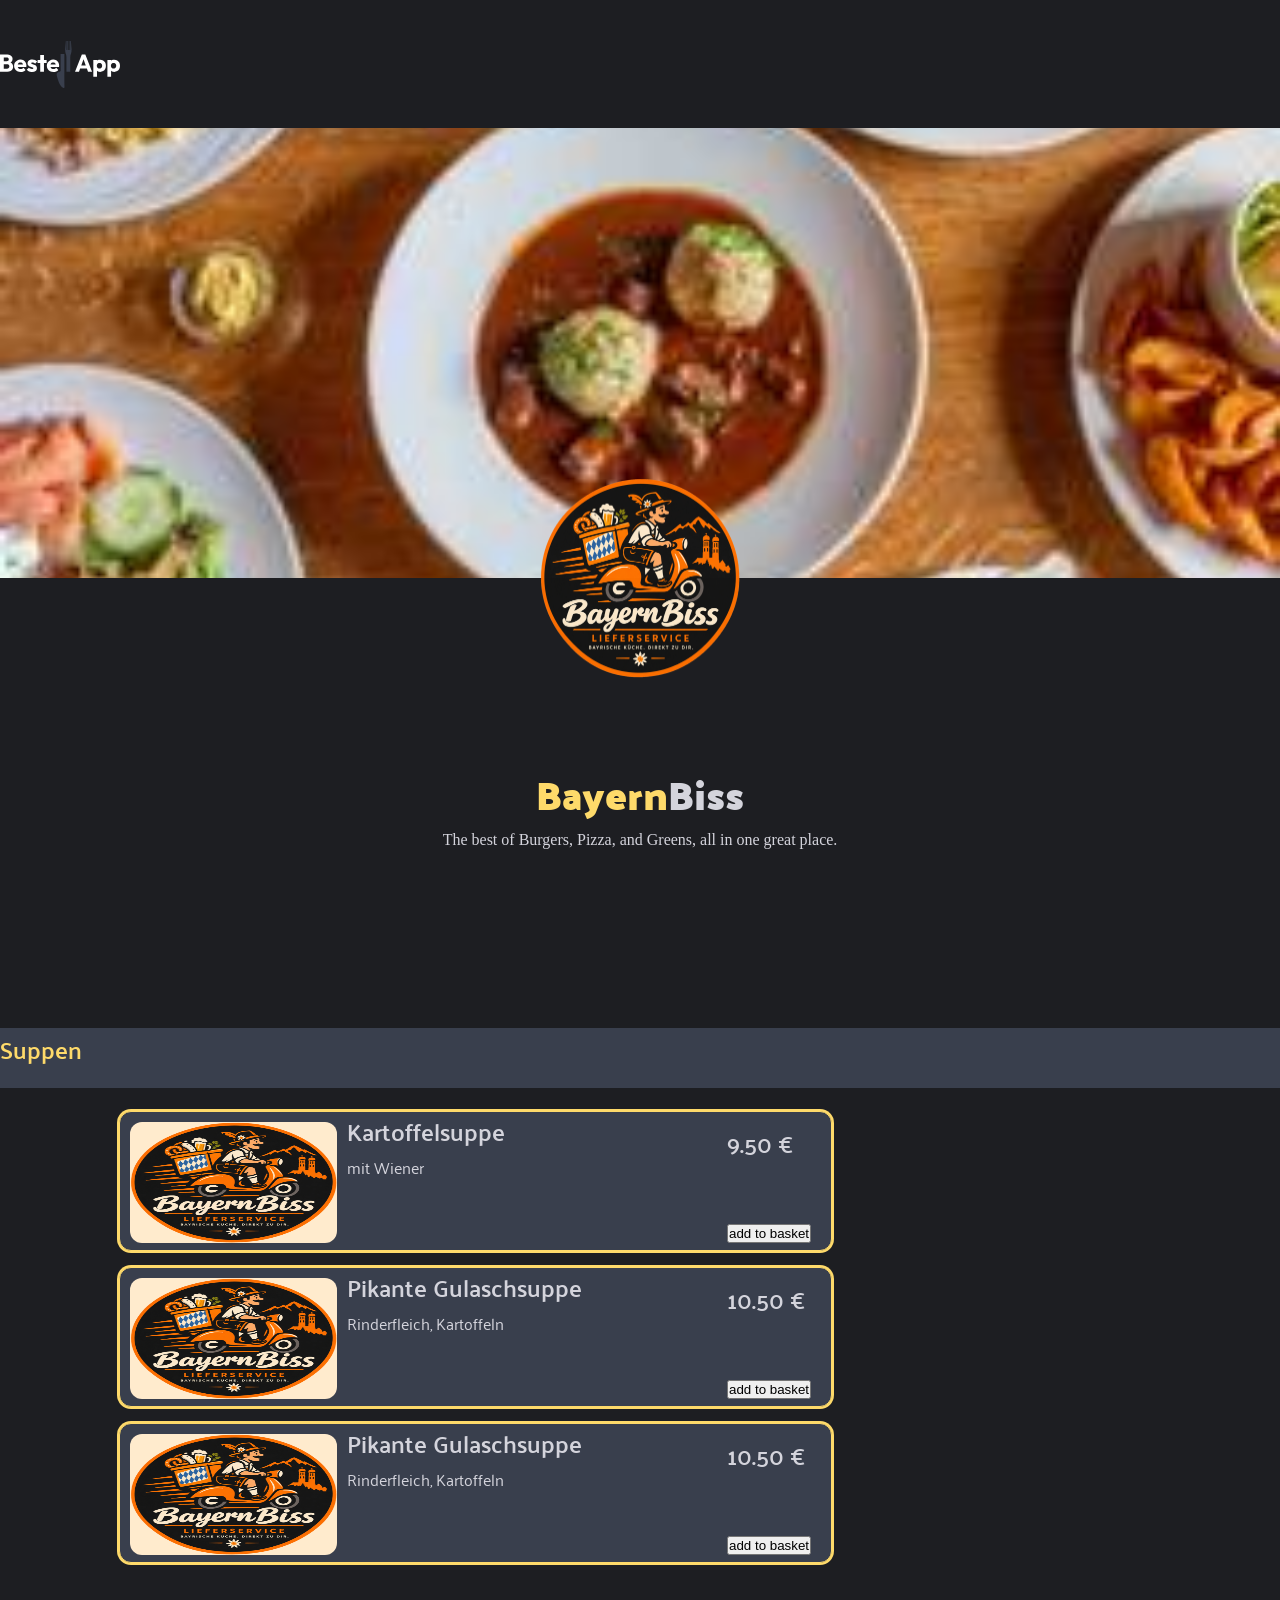
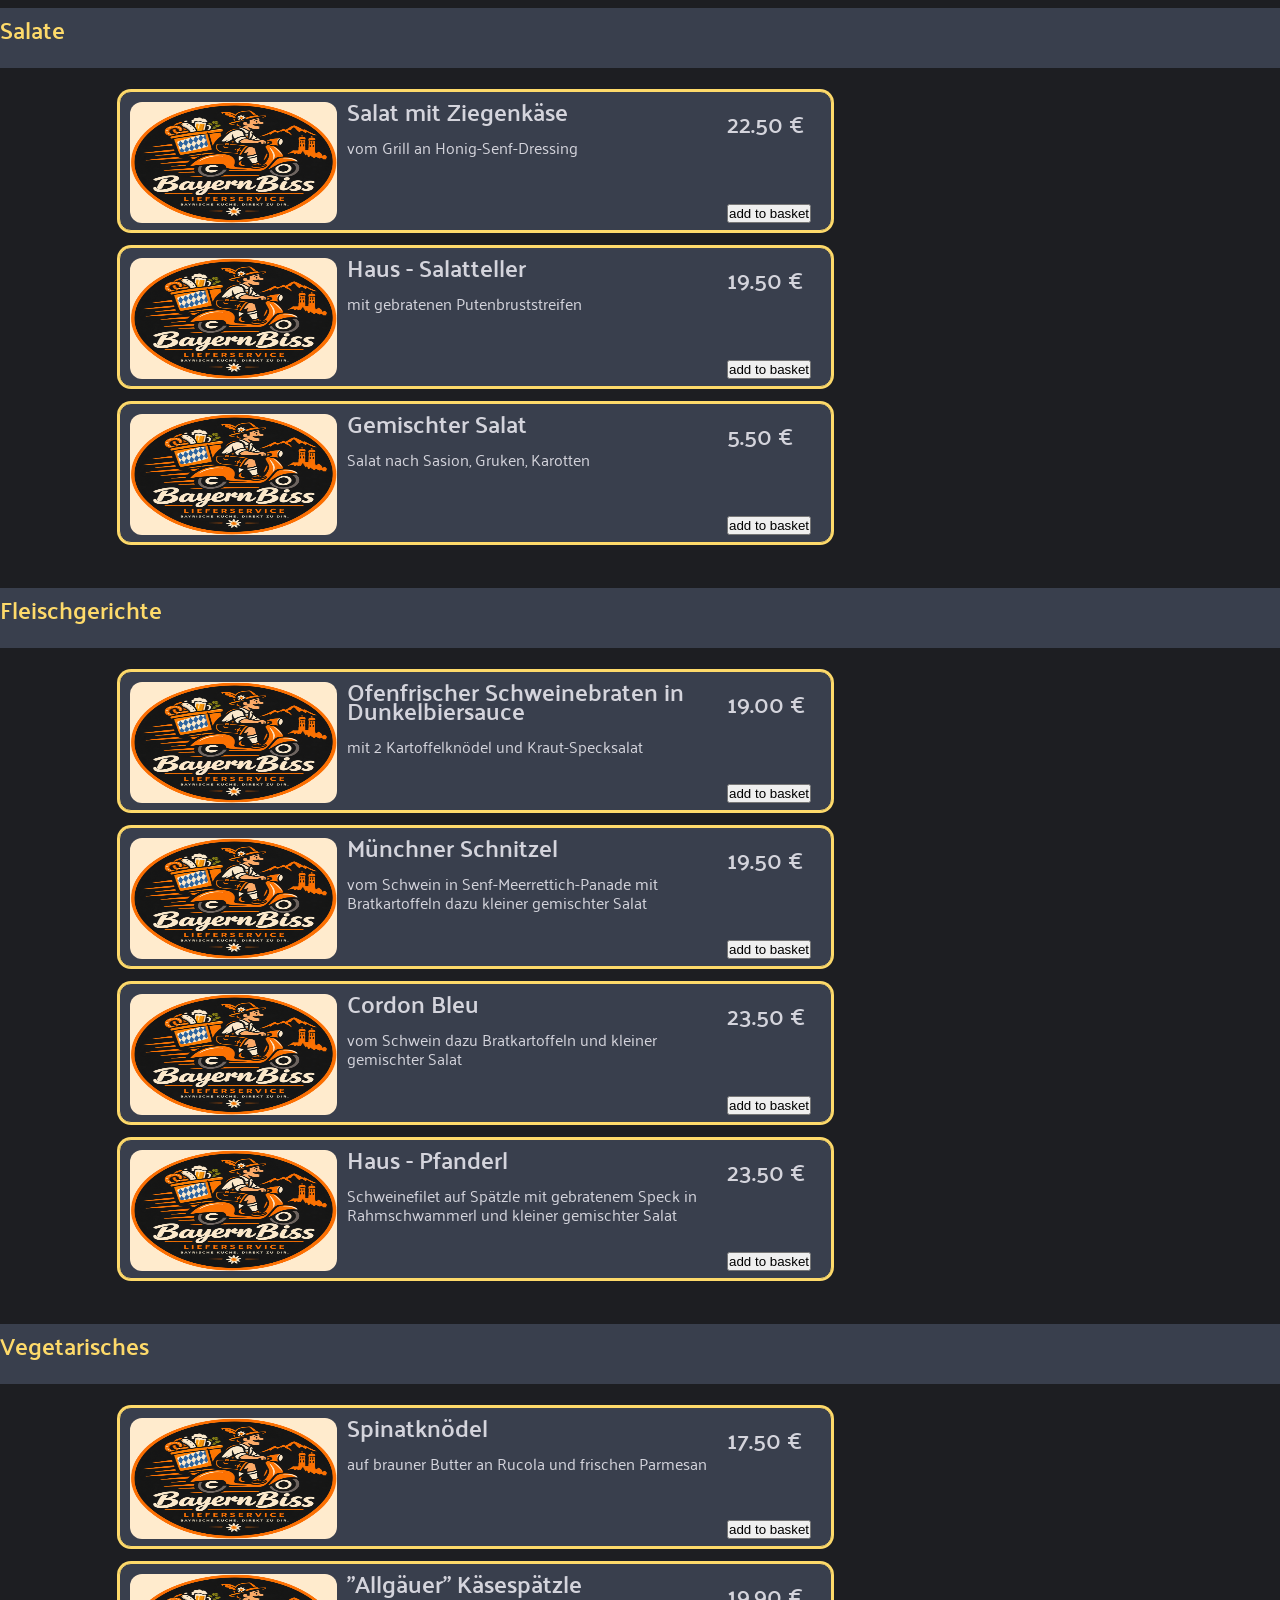
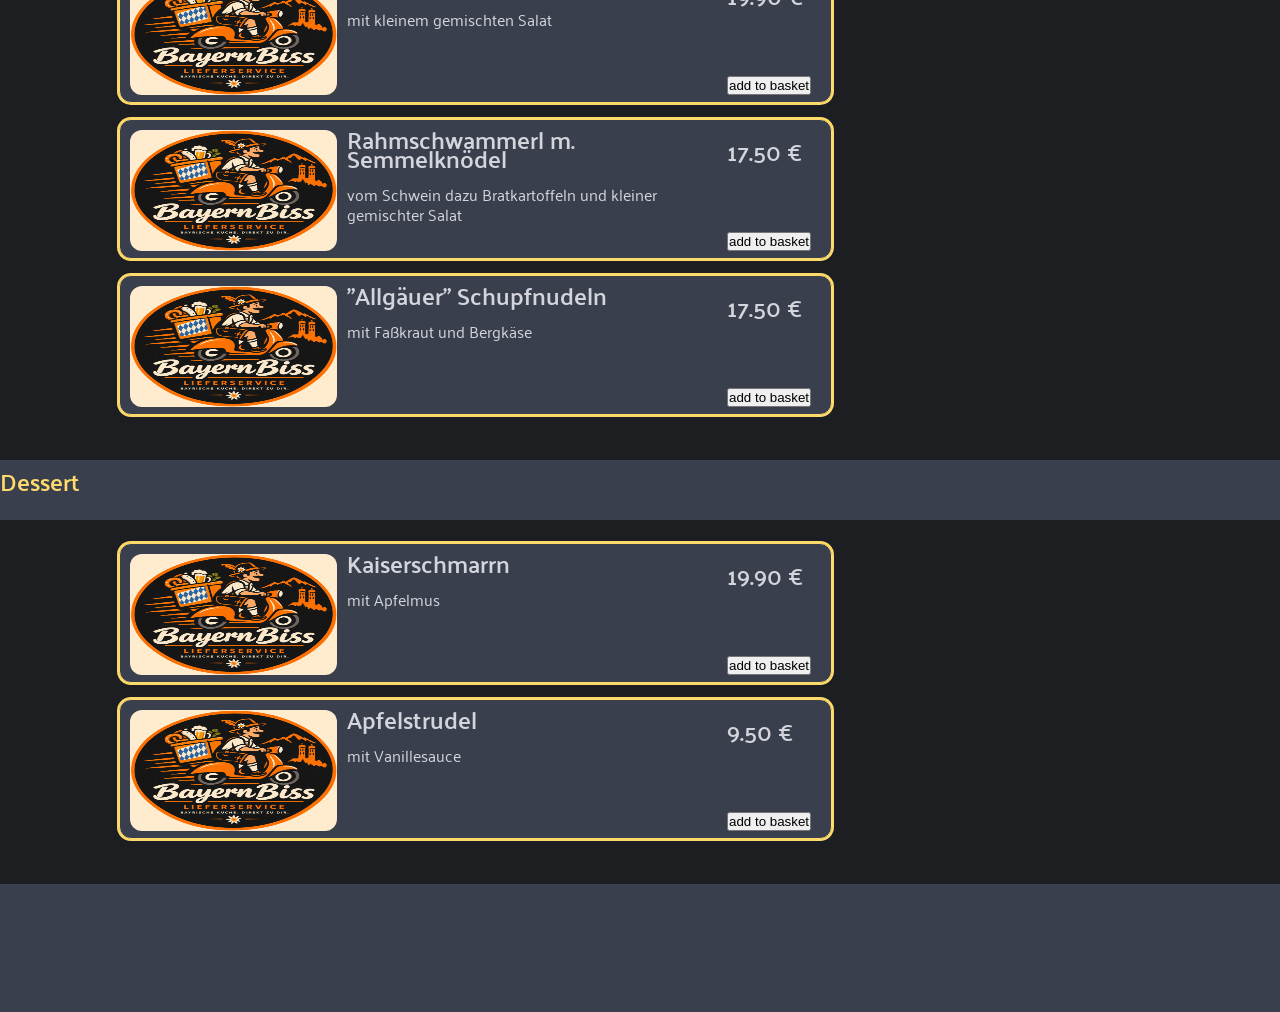
==== commit a913410f: "added new file Functions categoryCard, menuCard for render, change css class" ====
--- a/index.html
+++ b/index.html
@@ -4,7 +4,7 @@
 <head>
     <meta charset="UTF-8">
     <meta name="viewport" content="width=device-width, initial-scale=1.0">
-    <title>Document</title>
+    <title>BayernBiss | Lieferservice</title>
 
     <link rel="stylesheet" href="./scr/style/variables.css">
     <link rel="stylesheet" href="./scr/style/style.css">
@@ -13,8 +13,9 @@
     <link rel="stylesheet" href="./scr/style/components/menuCard.css">
     <link rel="stylesheet" href="./scr/style/components/fonts.css">
     <script src="./scr/JS/db/menu.js" defer></script>
+    <script src="./scr/JS/temp/categoryCard.js" defer></script>
+    <script src="./scr/JS/temp/menuCard.js" defer></script>
     <script src="./scr/JS/script.js" defer></script>
-    <script src="./scr/JS/temp/navbutton.js" defer></script>
 
 </head>
 
@@ -61,16 +62,14 @@
     <main>
         <section class="landing-section">
             <div class="landing-picture"></div>
-            <header>
-                <h1><span class="first">Bayern</span>Biss</h1>
-
-
+            <header class="landing-section-down">
+                <div>
+                    <h1><span class="first">Bayern</span>Biss</h1>
+                </div>
 
                 <p>The best of Burgers, Pizza, and Greens, all in one great place.</p>
             </header>
             <img class="teste" src="./scr/assets/imgs/BayernBisw.webp" alt="">
-            
-
         </section>
 
         <section id="food_menus" class="food-menus">
@@ -81,7 +80,12 @@
 
 
 
+
+
     </main>
+    <footer class="footer">
+
+    </footer>
 
 
 </body>
--- a/scr/style/style.css
+++ b/scr/style/style.css
@@ -32,6 +32,9 @@
 .landing-section {
     height: 100vh;
     position: relative;
+    display: flex;
+    flex-direction: column;
+
 }
 
 .landing-picture {
@@ -42,15 +45,27 @@
     background-repeat: no-repeat;
     background-size: cover;
 }
+.landing-section-down{
+    height: 50%;
+    display: flex;
+    flex-direction: column;
+    justify-content: center;
+    align-items: center;
+    color: var(--fontscolor);
+}
+
+.first{
+    color: var(--fontscolor2);
+}
 
 .teste {
-    width: 100px;
-    height: 100px;
+    width: 200px;
+    height: 200px;
     position: absolute;
     border-radius: 50%;
 
-    top: calc(50% - 50px);
-    left: calc(50% - 50px);
+    top: calc(50% - 100px);
+    left: calc(50% - 100px);
 }
 
 nav{
@@ -59,3 +74,9 @@
 background-color: var(---cardhdcolor);
 }
 
+
+.footer{
+    width: 100%;
+    height: 128Px;
+    background-color: var(--cardhdcolor);
+}
--- a/scr/style/components/menuCard.css
+++ b/scr/style/components/menuCard.css
@@ -29,6 +29,13 @@
     box-shadow: 0 0 0 2px var(--fontscolor2);
     gap: 10px;
     padding: 10px;
+}
+
+.meal-card{
+display: flex;
+flex-direction: column;
+gap: 16px;
+padding: 23px 0 45px 119px;
 }
 
 .picture {
@@ -71,20 +78,68 @@
     width: 435px;
     height: 794px;
     display: flex;
+    align-items: center;
     flex-direction: column;
     color: #feda6a;
     background-color: #393f4d;
     border: none;
     border-radius: 25px 0 0 25px;
+    padding: 0 64px;
 }
 
 .order-basket-overview {
     width: 340px;
     height: 355px;
     display: flex;
-    position: absolute;
+    /* position: absolute; */
     background-color: #1d1e22;
     left: 31px;
     top: 136px;
     border-radius: 25px;
+}
+
+.section-sum-of-dishes-card {
+    width: 100%;
+    height: 30px;
+
+    display: flex;
+    justify-content: space-between;
+
+
+
+}
+
+.line {
+    width: 100%;
+}
+
+
+/* <############### Warenkorb card ############### */
+
+.basket-card {
+    width: 340px;
+    height: 103px;
+    background-color: var(--fontscolor2);
+    border-radius: 20px;
+    padding: 20px;
+}
+
+.basket-card-header {
+    width: 100%;
+    height: 28px;
+}
+
+.basket-card>p {
+    width: 100%;
+    text-align: end;
+}
+
+.basket-control-section{
+    display: flex;
+    justify-content: space-between;
+}
+
+.basket-control{
+    display: flex;
+    gap: 8px;
 }
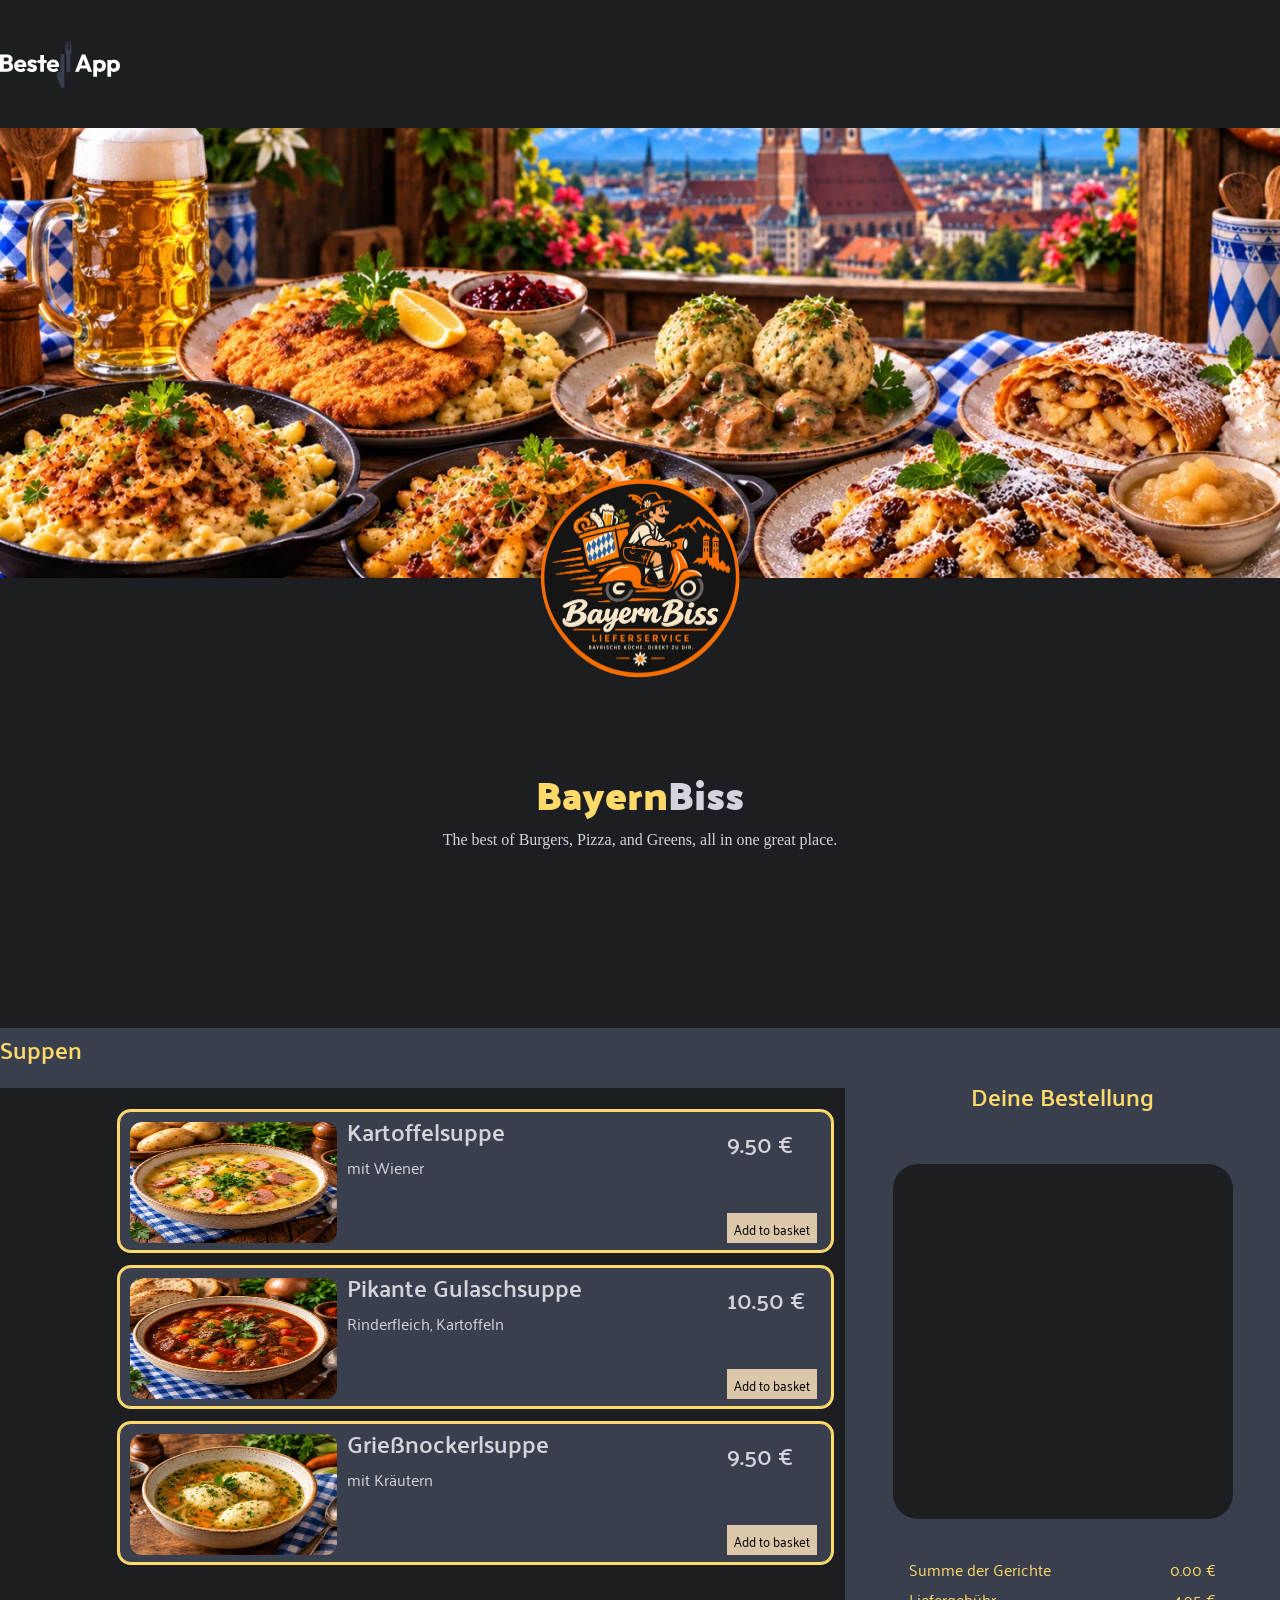
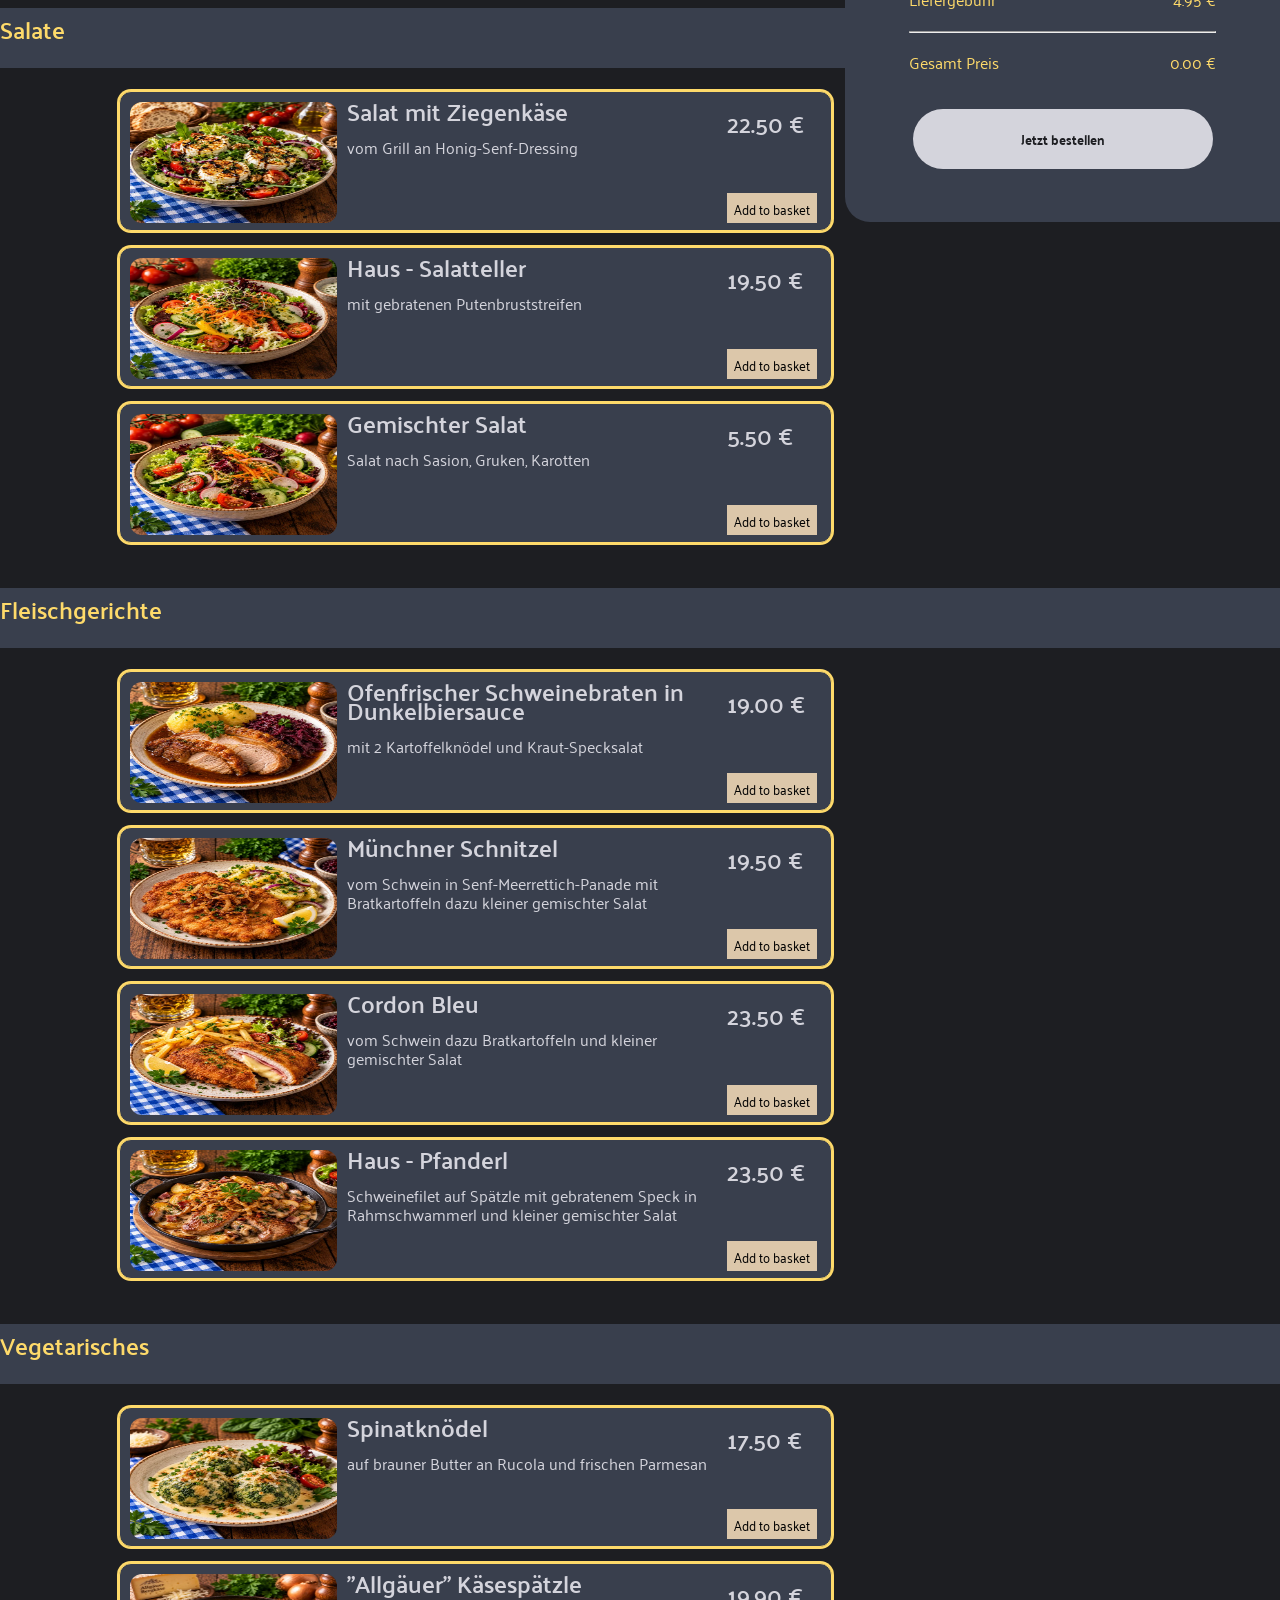
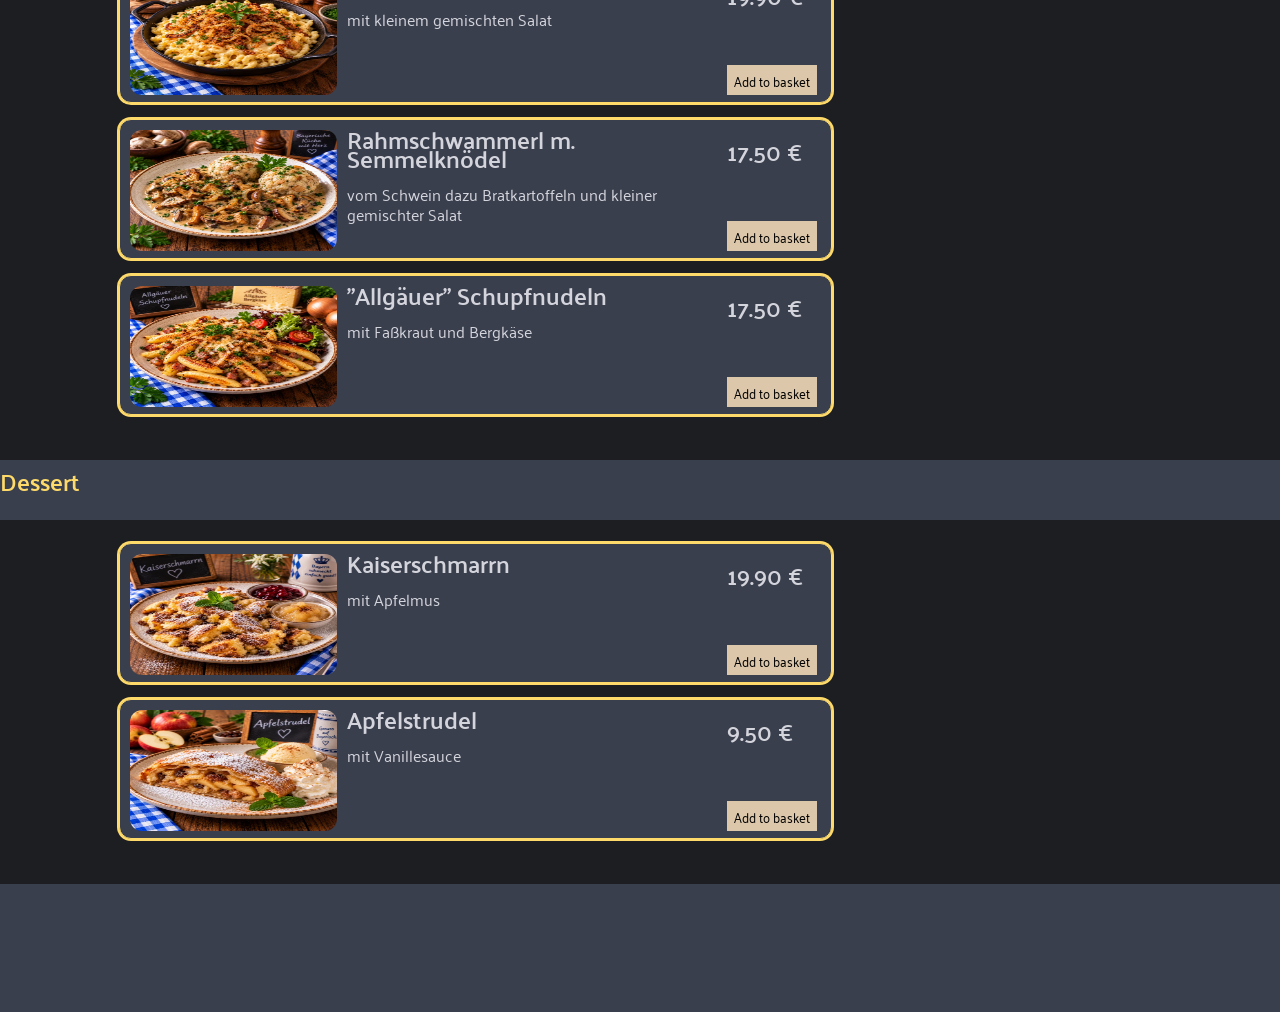
==== commit 662a29c0: "Added picture for dishes, delete Test HTMLs change css for responsiv," ====
--- a/index.html
+++ b/index.html
@@ -11,9 +11,12 @@
     <link rel="stylesheet" href="./scr/style/components/header.css">
     <link rel="stylesheet" href="./scr/style/components/logo.css">
     <link rel="stylesheet" href="./scr/style/components/menuCard.css">
+    <link rel="stylesheet" href="./scr/style/components/nav_and_Button.css">
     <link rel="stylesheet" href="./scr/style/components/fonts.css">
     <script src="./scr/JS/db/menu.js" defer></script>
+    <script src="./scr/JS/db/basket.js" defer></script>
     <script src="./scr/JS/temp/categoryCard.js" defer></script>
+    <script src="./scr/JS/temp/dishesCard.js" defer></script>
     <script src="./scr/JS/temp/menuCard.js" defer></script>
     <script src="./scr/JS/script.js" defer></script>
 
@@ -56,8 +59,6 @@
                     d="M70.1772 0V8.65582C70.1772 8.86781 70.0024 9.03904 69.7887 9.03493C69.5791 9.03082 69.415 8.85171 69.415 8.64281V0H68.745V8.65582C68.745 8.86781 68.5708 9.0387 68.3571 9.03493C68.1472 9.03116 67.9827 8.85205 67.9827 8.64315V0H67.3127V8.64281C67.3127 8.85137 67.1489 9.03082 66.9389 9.03493C66.7252 9.03904 66.5504 8.86815 66.5504 8.65582V0H65.8508L65.1346 8.57295C65.1346 10.2466 65.2689 11.5212 65.6588 12.4315C66.166 13.6147 66.4482 14.8815 66.4482 16.1678V30.6658H70.2664V16.1675C70.2664 14.8808 70.5489 13.6144 71.0558 12.4308C71.4457 11.5209 71.5799 10.2466 71.5799 8.57329L70.8769 0H70.1772Z" />
             </g>
         </svg>
-
-
     </header>
     <main>
         <section class="landing-section">
@@ -72,19 +73,39 @@
             <img class="teste" src="./scr/assets/imgs/BayernBisw.webp" alt="">
         </section>
 
-        <section id="food_menus" class="food-menus">
+        <section id="food_menus" class="food-menus">            
+            
+            <article class="basket-overview-card">
+                <h3>Deine Bestellung</h3>
+                <section id="order_basket_overview" class="order-basket-overview">
 
-        </section>
+
+                </section>
+
+                <div class="section-sum-of-dishes-card">
+                    <p>Summe der Gerichte</p>
+                    <p id="cost_of_dishes">0.00<span> €</span></p>
+                </div>
+                <div class="section-sum-of-dishes-card">
+                    <p id="discount_content">Liefergebühr</p>
+                    <p id="discount_money">4.95<span> €</span></p>
+                </div>
+                <hr class="line">
+                <div class="section-sum-of-dishes-card">
+                    <p id="total_content">Gesamt Preis</p>
+                    <p id="total_order">0.00<span> €</span></p>
+                </div>
+
+                <button id="butten_to_order" class="butten-to-order">Jetzt bestellen</button>
+            </article>
 
 
 
-
-
-
-
+        
+        </section>
     </main>
     <footer class="footer">
-
+        
     </footer>
 
 
--- a/scr/style/style.css
+++ b/scr/style/style.css
@@ -40,12 +40,13 @@
 .landing-picture {
     width: 100%;
     height: 50%;
-    background-image: url(../assets/imgs/bg_landing.jpeg);
+    background-image: url(../assets/imgs/landingpage.webp);
     background-position: center;
     background-repeat: no-repeat;
     background-size: cover;
 }
-.landing-section-down{
+
+.landing-section-down {
     height: 50%;
     display: flex;
     flex-direction: column;
@@ -54,7 +55,7 @@
     color: var(--fontscolor);
 }
 
-.first{
+.first {
     color: var(--fontscolor2);
 }
 
@@ -68,15 +69,38 @@
     left: calc(50% - 100px);
 }
 
-nav{
-width: 100%;
-height: 40px;
-background-color: var(---cardhdcolor);
+nav {
+    width: 100%;
+    height: 40px;
+    background-color: var(---cardhdcolor);
 }
 
 
-.footer{
+.footer {
     width: 100%;
     height: 128Px;
     background-color: var(--cardhdcolor);
+}
+
+.none {
+    display: none;
+}
+
+@media screen and (min-width: 1440px) {
+    
+    .landing-section,
+    .landing-heder,    
+    .menus-header>h3 {
+        padding: 0 max(123px, calc(50% - 720px));
+    }
+
+    .meal-card{
+        margin-left: max(0px, calc(50% - 720px));
+    }
+
+    .basket-overview-card{
+        margin-right: max(0px, calc(50% - 720px));
+    }
+
+
 }
--- a/scr/style/components/menuCard.css
+++ b/scr/style/components/menuCard.css
@@ -31,11 +31,11 @@
     padding: 10px;
 }
 
-.meal-card{
-display: flex;
-flex-direction: column;
-gap: 16px;
-padding: 23px 0 45px 119px;
+.meal-card {
+    display: flex;
+    flex-direction: column;
+    gap: 16px;
+    padding: 23px 0 45px 119px;
 }
 
 .picture {
@@ -85,17 +85,30 @@
     border: none;
     border-radius: 25px 0 0 25px;
     padding: 0 64px;
+    position: absolute;
+    right: 0px;
+}
+
+.basket-overview-card>h3{
+    width: 100%;
+    height: 136px;
+    display: flex;
+    justify-content: center;
+    align-items: center;
 }
 
 .order-basket-overview {
     width: 340px;
     height: 355px;
     display: flex;
-    /* position: absolute; */
+    flex-direction: column;
     background-color: #1d1e22;
     left: 31px;
     top: 136px;
     border-radius: 25px;
+    gap: 10px;
+    overflow: auto;
+    margin-bottom: 36px;
 }
 
 .section-sum-of-dishes-card {
@@ -111,6 +124,7 @@
 
 .line {
     width: 100%;
+    margin: 16px 0 15px 0;
 }
 
 
@@ -119,6 +133,7 @@
 .basket-card {
     width: 340px;
     height: 103px;
+    color: var(--cardhdcolor);
     background-color: var(--fontscolor2);
     border-radius: 20px;
     padding: 20px;
@@ -134,12 +149,12 @@
     text-align: end;
 }
 
-.basket-control-section{
+.basket-control-section {
     display: flex;
     justify-content: space-between;
 }
 
-.basket-control{
+.basket-control {
     display: flex;
     gap: 8px;
 }
--- a/scr/style/components/nav_and_Button.css
+++ b/scr/style/components/nav_and_Button.css
@@ -0,0 +1,51 @@
+button {
+    font-family: 'Palanquin';
+    background: transparent;
+    border: none;
+    color: var(--fontscolor2);
+    cursor: pointer;
+}
+
+/*<------ Menu card ------>*/
+
+.button-menu-card {
+    height: 30px;
+    width: 90px;
+    background-color: var(--mainbgcolor);
+    color: black;
+}
+
+.button-menu-card:hover {
+    background-color: var(--cardbgcolor);
+    color: var(--fontscolor2);
+
+}
+
+.button-menu-card:active {
+    background-color: var(--mainbgcolor);
+}
+
+
+
+/*<------ Basket card ------>*/
+
+.butten-to-order {
+    width: 300px;
+    height: 60px;
+    color: var(--cardbgcolor);
+    font-weight: 700;
+    background-color: var(--fontscolor);
+    border-radius: 60px;
+    transition: all 0.2s ease;
+    margin-top: 31px;
+}
+
+.butten-to-order:hover {
+
+    transform: translateY(-2px);
+    box-shadow: 0 4px 8px rgba(0, 0, 0, 0.2);
+}
+
+.butten-to-order:active {
+
+}
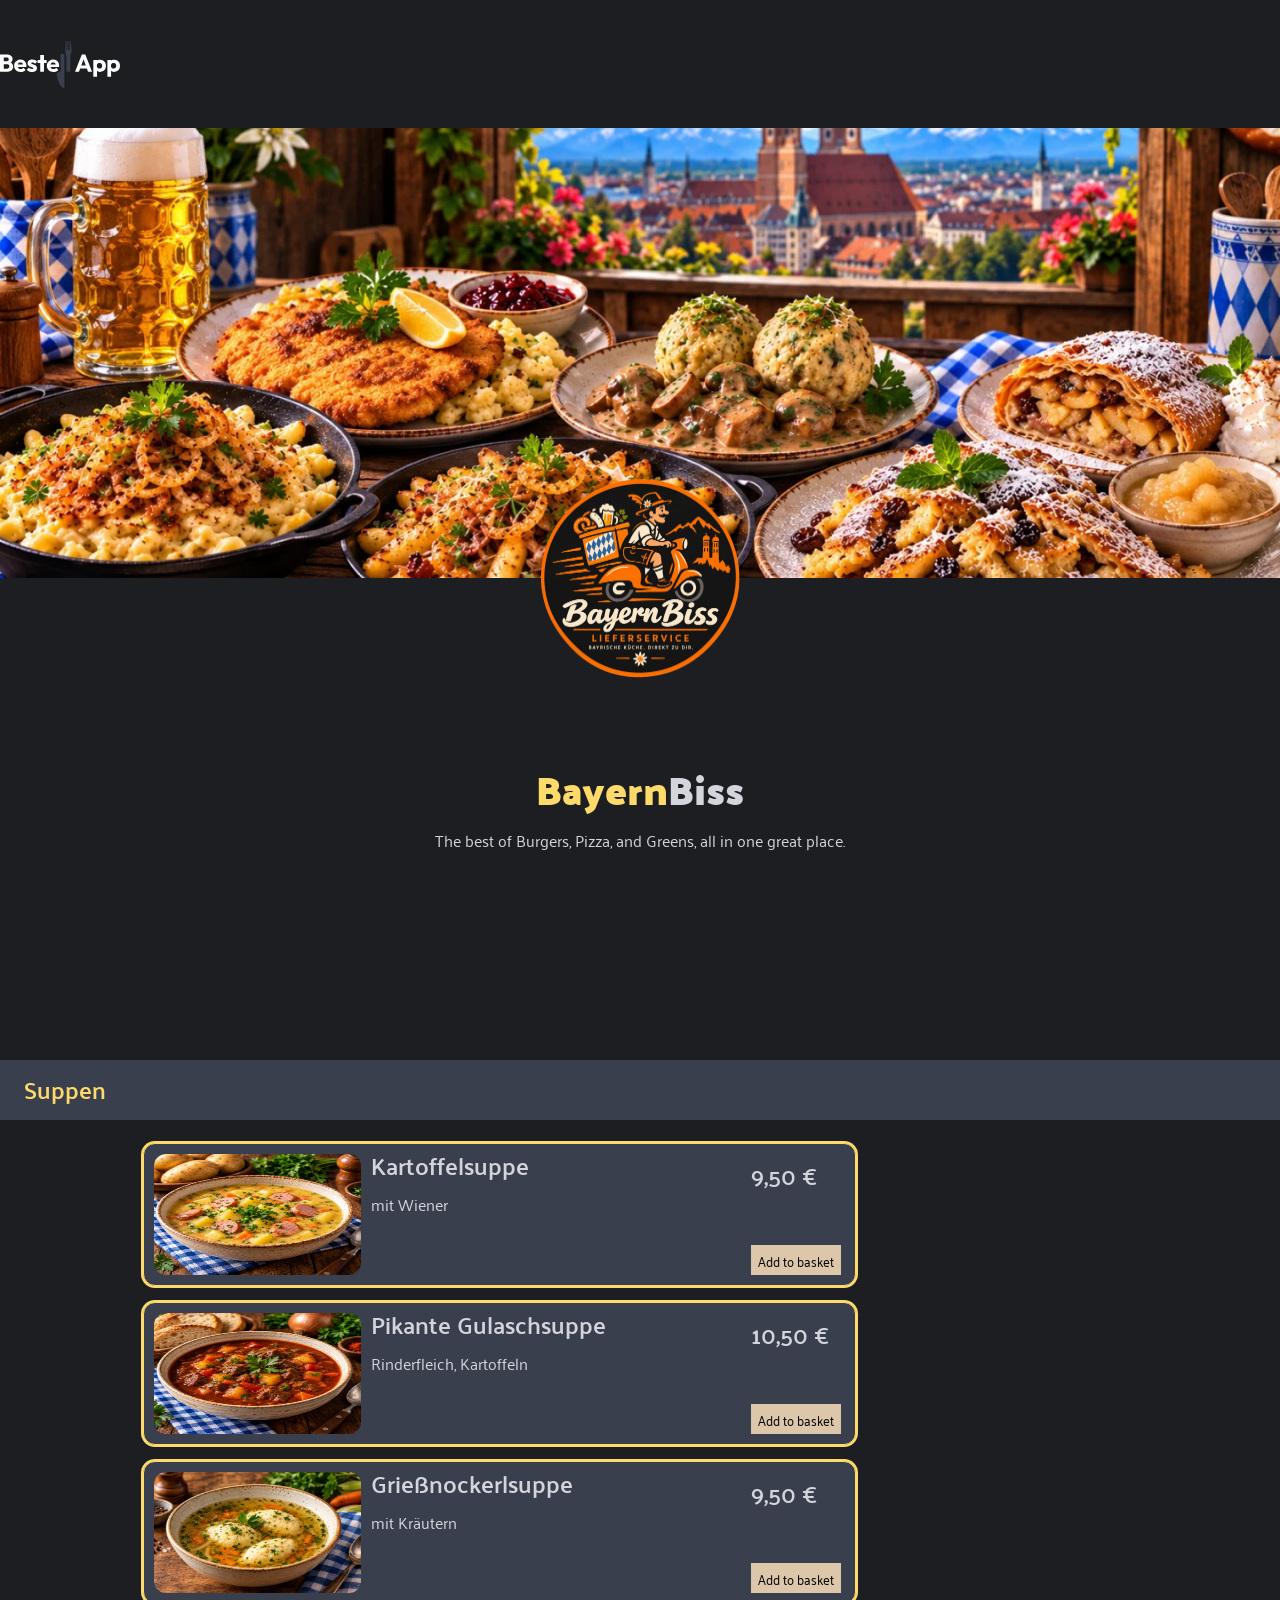
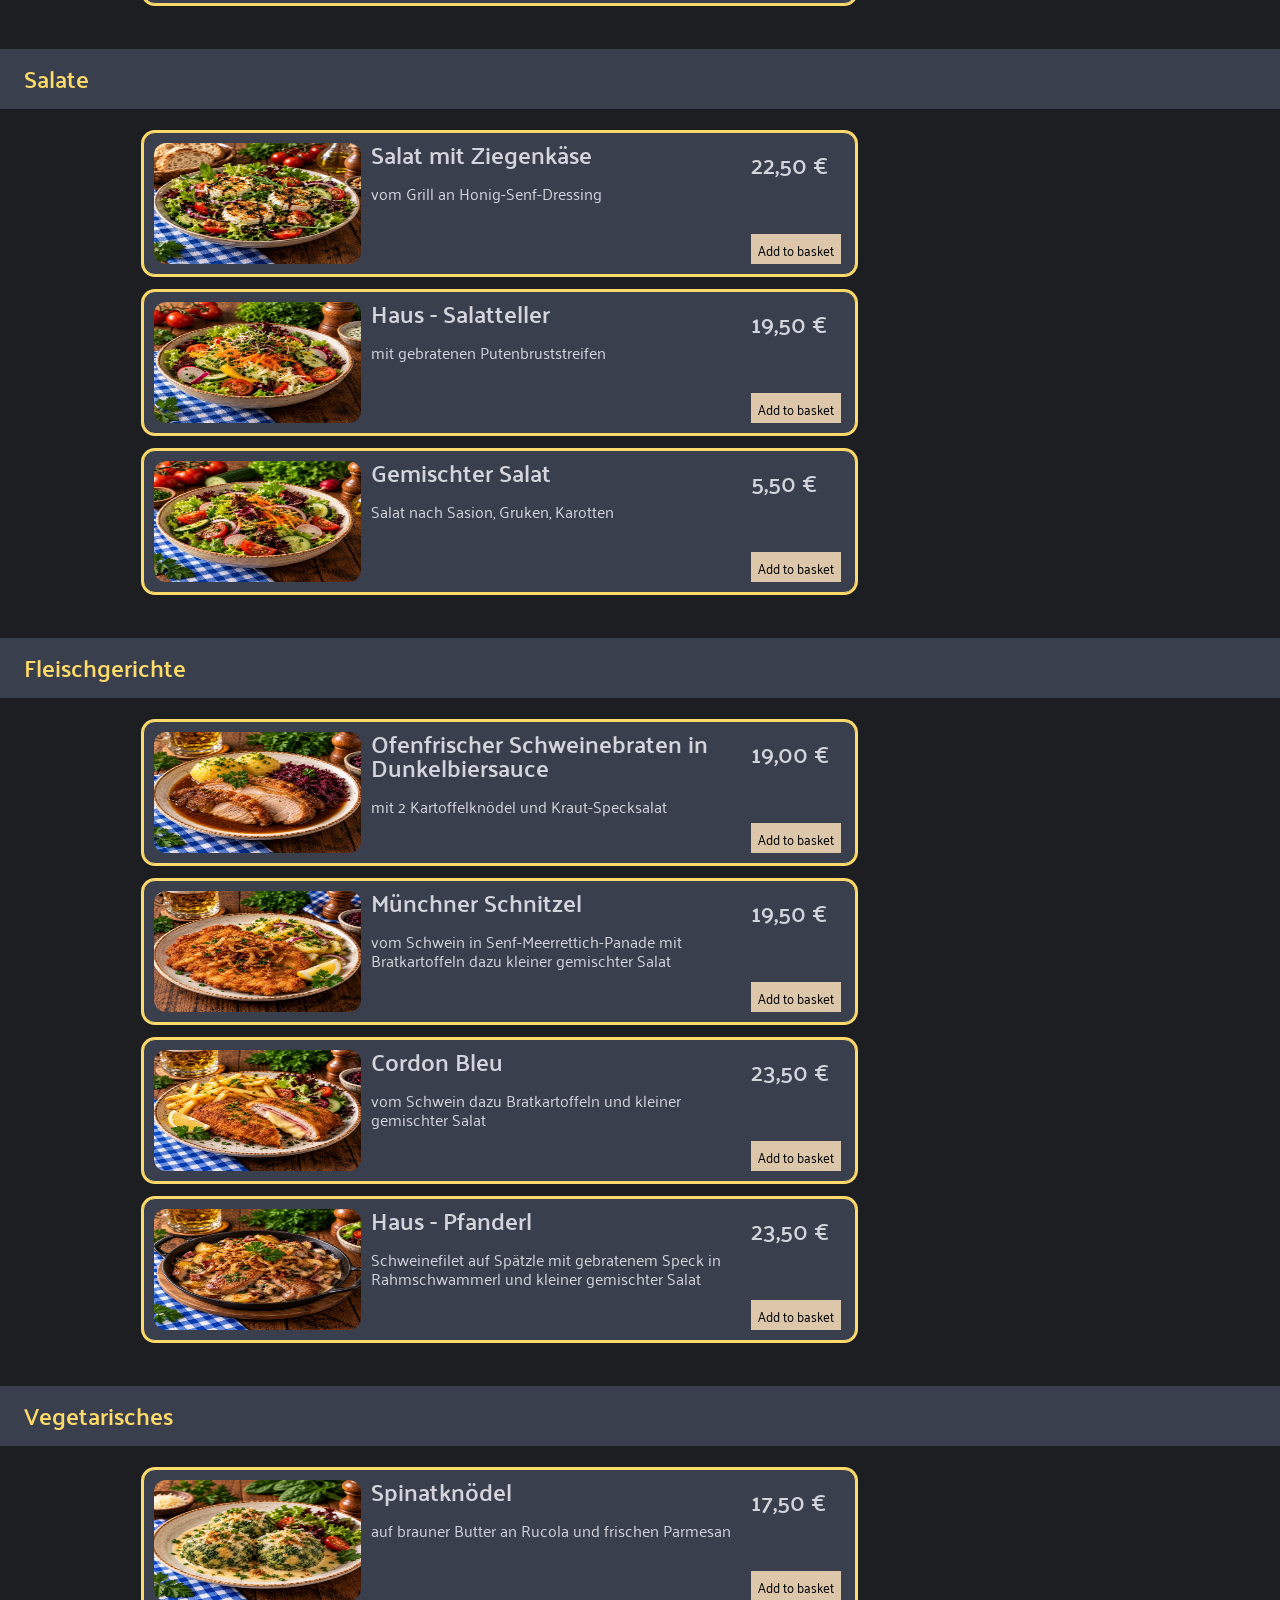
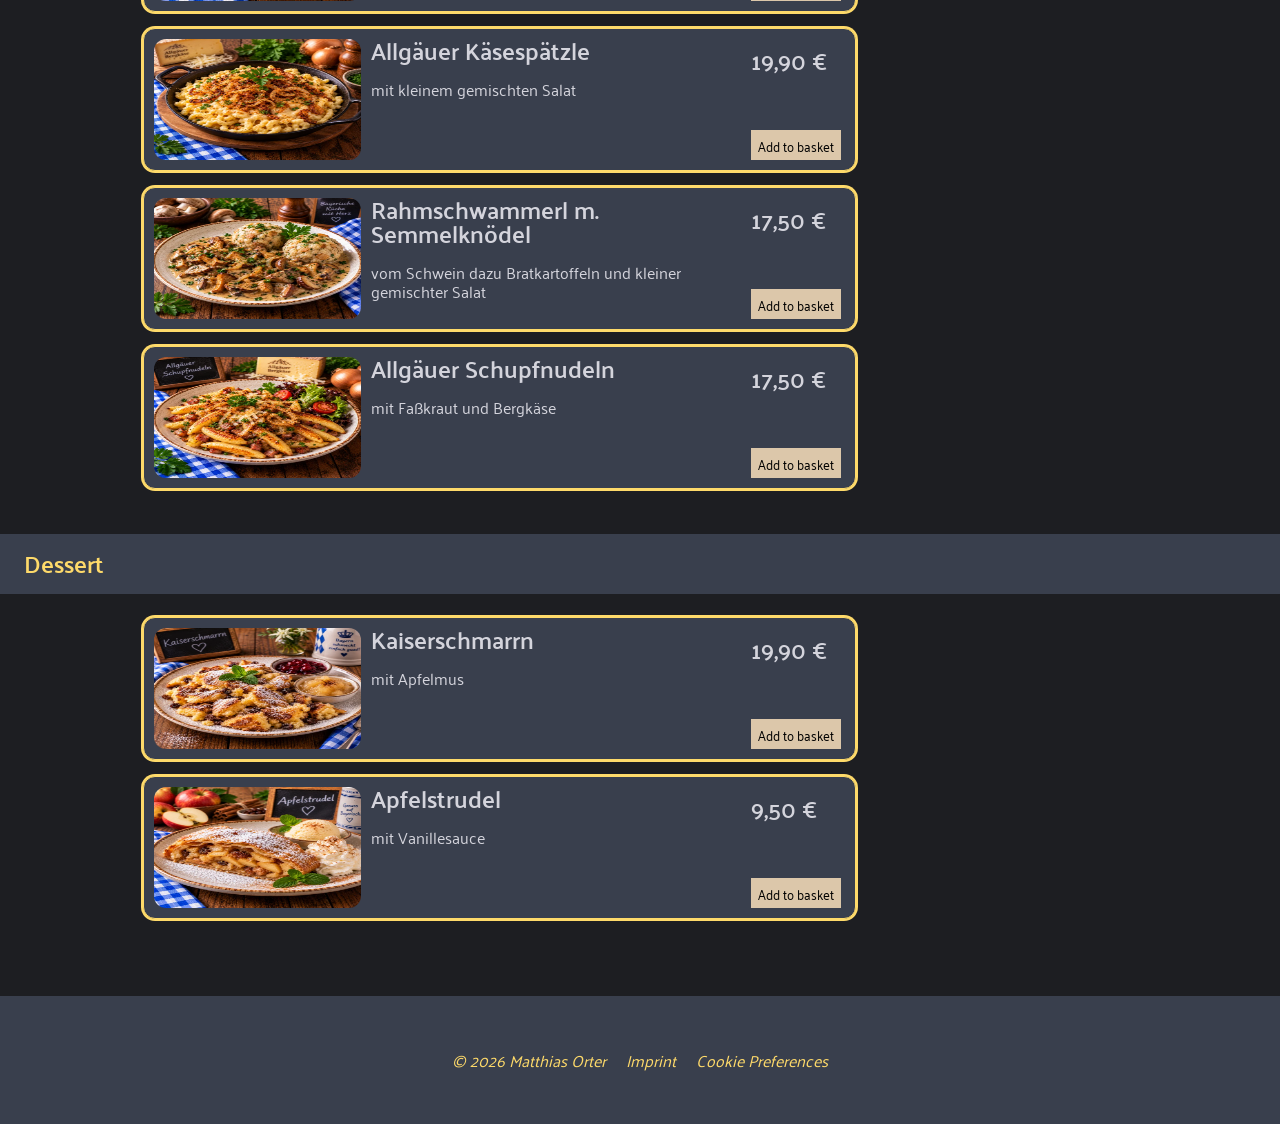
==== commit 9ea98407: "index.html added : <nav class="nav-mobile"> <button><svg class="button-Home" <button><svg class="but" ====
--- a/index.html
+++ b/index.html
@@ -5,7 +5,7 @@
     <meta charset="UTF-8">
     <meta name="viewport" content="width=device-width, initial-scale=1.0">
     <title>BayernBiss | Lieferservice</title>
-
+    <link rel="shortcut icon" href="./scr/assets/imgs/BayernBisw.webp" type="image/x-icon">
     <link rel="stylesheet" href="./scr/style/variables.css">
     <link rel="stylesheet" href="./scr/style/style.css">
     <link rel="stylesheet" href="./scr/style/components/header.css">
@@ -13,11 +13,13 @@
     <link rel="stylesheet" href="./scr/style/components/menuCard.css">
     <link rel="stylesheet" href="./scr/style/components/nav_and_Button.css">
     <link rel="stylesheet" href="./scr/style/components/fonts.css">
+    <link rel="stylesheet" href="./scr/style/components/mobileBasket.css">
     <script src="./scr/JS/db/menu.js" defer></script>
     <script src="./scr/JS/db/basket.js" defer></script>
     <script src="./scr/JS/temp/categoryCard.js" defer></script>
     <script src="./scr/JS/temp/dishesCard.js" defer></script>
     <script src="./scr/JS/temp/menuCard.js" defer></script>
+    <script src="./scr/JS/temp/basket.js" defer></script>
     <script src="./scr/JS/script.js" defer></script>
 
 </head>
@@ -61,7 +63,7 @@
         </svg>
     </header>
     <main>
-        <section class="landing-section">
+        <section class="landing-section" aria-labelledby="restaurant-heading">
             <div class="landing-picture"></div>
             <header class="landing-section-down">
                 <div>
@@ -70,43 +72,54 @@
 
                 <p>The best of Burgers, Pizza, and Greens, all in one great place.</p>
             </header>
-            <img class="teste" src="./scr/assets/imgs/BayernBisw.webp" alt="">
+            <img class="teste" src="./scr/assets/imgs/BayernBisw.webp" alt="" aria-hidden="true">
         </section>
 
-        <section id="food_menus" class="food-menus">            
-            
-            <article class="basket-overview-card">
-                <h3>Deine Bestellung</h3>
-                <section id="order_basket_overview" class="order-basket-overview">
+        <div class="order-layout">
+            <section id="food_menus" class="food-menus">
+                <div id="menu_categories" class="menu-categories"></div>
+            </section>
+            <aside id="basket_container" class="basket-container" aria-label="Warenkorb"
+                onclick="closeBasketOnBackground(event)">
 
-
-                </section>
-
-                <div class="section-sum-of-dishes-card">
-                    <p>Summe der Gerichte</p>
-                    <p id="cost_of_dishes">0.00<span> €</span></p>
-                </div>
-                <div class="section-sum-of-dishes-card">
-                    <p id="discount_content">Liefergebühr</p>
-                    <p id="discount_money">4.95<span> €</span></p>
-                </div>
-                <hr class="line">
-                <div class="section-sum-of-dishes-card">
-                    <p id="total_content">Gesamt Preis</p>
-                    <p id="total_order">0.00<span> €</span></p>
-                </div>
-
-                <button id="butten_to_order" class="butten-to-order">Jetzt bestellen</button>
-            </article>
+            </aside>
+        </div>
 
 
 
-        
-        </section>
+
     </main>
+
     <footer class="footer">
-        
+        <address>
+            <p>© 2026 Matthias Orter</p>
+            <a href="">Imprint</a>
+            <a href="">Cookie Preferences</a>
+        </address>
     </footer>
+    <nav class="nav-mobile">
+        <button>
+            <svg class="button-Home" viewBox="0 0 22 24" fill="none" xmlns="http://www.w3.org/2000/svg">
+                <path
+                    d="M2.75 21.2571H6.875V14.4C6.875 14.0114 7.00677 13.6857 7.27031 13.4229C7.53385 13.16 7.86042 13.0286 8.25 13.0286H13.75C14.1396 13.0286 14.4661 13.16 14.7297 13.4229C14.9932 13.6857 15.125 14.0114 15.125 14.4V21.2571H19.25V8.91429L11 2.74286L2.75 8.91429V21.2571ZM0 21.2571V8.91429C0 8.48 0.0973958 8.06857 0.292188 7.68C0.486979 7.29143 0.75625 6.97143 1.1 6.72L9.35 0.548571C9.83125 0.182857 10.3813 0 11 0C11.6187 0 12.1687 0.182857 12.65 0.548571L20.9 6.72C21.2437 6.97143 21.513 7.29143 21.7078 7.68C21.9026 8.06857 22 8.48 22 8.91429V21.2571C22 22.0114 21.7307 22.6571 21.1922 23.1943C20.6536 23.7314 20.0063 24 19.25 24H13.75C13.3604 24 13.0339 23.8686 12.7703 23.6057C12.5068 23.3429 12.375 23.0171 12.375 22.6286V15.7714H9.625V22.6286C9.625 23.0171 9.49323 23.3429 9.22969 23.6057C8.96615 23.8686 8.63958 24 8.25 24H2.75C1.99375 24 1.34635 23.7314 0.807813 23.1943C0.269271 22.6571 0 22.0114 0 21.2571Z" />
+            </svg></button>
+        <button>
+            <svg class="button-person" viewBox="0 0 24 24" fill="none" xmlns="http://www.w3.org/2000/svg">
+                <path
+                    d="M12 12C10.35 12 8.9375 11.4125 7.7625 10.2375C6.5875 9.0625 6 7.65 6 6C6 4.35 6.5875 2.9375 7.7625 1.7625C8.9375 0.5875 10.35 0 12 0C13.65 0 15.0625 0.5875 16.2375 1.7625C17.4125 2.9375 18 4.35 18 6C18 7.65 17.4125 9.0625 16.2375 10.2375C15.0625 11.4125 13.65 12 12 12ZM0 21V19.8C0 18.95 0.21875 18.1688 0.65625 17.4562C1.09375 16.7437 1.675 16.2 2.4 15.825C3.95 15.05 5.525 14.4688 7.125 14.0813C8.725 13.6937 10.35 13.5 12 13.5C13.65 13.5 15.275 13.6937 16.875 14.0813C18.475 14.4688 20.05 15.05 21.6 15.825C22.325 16.2 22.9062 16.7437 23.3438 17.4562C23.7812 18.1688 24 18.95 24 19.8V21C24 21.825 23.7063 22.5313 23.1188 23.1188C22.5313 23.7063 21.825 24 21 24H3C2.175 24 1.46875 23.7063 0.88125 23.1188C0.29375 22.5313 0 21.825 0 21ZM3 21H21V19.8C21 19.525 20.9313 19.275 20.7938 19.05C20.6563 18.825 20.475 18.65 20.25 18.525C18.9 17.85 17.5375 17.3438 16.1625 17.0063C14.7875 16.6688 13.4 16.5 12 16.5C10.6 16.5 9.2125 16.6688 7.8375 17.0063C6.4625 17.3438 5.1 17.85 3.75 18.525C3.525 18.65 3.34375 18.825 3.20625 19.05C3.06875 19.275 3 19.525 3 19.8V21ZM12 9C12.825 9 13.5313 8.70625 14.1188 8.11875C14.7063 7.53125 15 6.825 15 6C15 5.175 14.7063 4.46875 14.1188 3.88125C13.5313 3.29375 12.825 3 12 3C11.175 3 10.4688 3.29375 9.88125 3.88125C9.29375 4.46875 9 5.175 9 6C9 6.825 9.29375 7.53125 9.88125 8.11875C10.4688 8.70625 11.175 9 12 9Z" />
+            </svg></button>
+        <button>
+            <svg class="taketout-dining" viewBox="0 0 21 24" fill="none" xmlns="http://www.w3.org/2000/svg">
+                <path
+                    d="M1.49148 24C1.10155 24 0.789609 23.845 0.555651 23.535C0.321693 23.225 0.253455 22.88 0.350937 22.5L4.73765 4.5L4.67916 3.66C4.65967 3.32 4.54269 3.025 4.32823 2.775C4.11377 2.525 3.84081 2.4 3.50937 2.4C3.17793 2.4 2.90011 2.515 2.6759 2.745C2.45169 2.975 2.33958 3.26 2.33958 3.6V4.8C2.33958 5.14 2.22748 5.425 2.00327 5.655C1.77906 5.885 1.50123 6 1.16979 6C0.83835 6 0.560525 5.885 0.336315 5.655C0.112105 5.425 0 5.14 0 4.8V3.6C0 2.6 0.341189 1.75 1.02357 1.05C1.70595 0.35 2.53455 0 3.50937 0H16.4356C17.3714 0 18.1756 0.325 18.8483 0.975C19.5209 1.625 19.8864 2.43 19.9449 3.39L20.9978 22.74C21.0172 23.08 20.91 23.375 20.6761 23.625C20.4421 23.875 20.1594 24 19.828 24H1.49148ZM3.04146 21.6H5.76122L5.20557 12.48L3.04146 21.6ZM8.13005 21.6H18.5997L17.6054 3.54C17.5859 3.22 17.464 2.95 17.2398 2.73C17.0156 2.51 16.7475 2.4 16.4356 2.4H6.81403C6.89202 2.6 6.94076 2.795 6.96026 2.985C6.97975 3.175 6.99925 3.38 7.01875 3.6L8.13005 21.6ZM12.5753 19.2C12.8287 19.2 13.0383 19.115 13.204 18.945C13.3697 18.775 13.4526 18.56 13.4526 18.3V14.4C13.9595 14.28 14.3787 14.005 14.7101 13.575C15.0416 13.145 15.2073 12.65 15.2073 12.09V7.8C15.2073 7.64 15.1488 7.5 15.0318 7.38C14.9148 7.26 14.7784 7.2 14.6224 7.2C14.4664 7.2 14.3299 7.26 14.213 7.38C14.096 7.5 14.0375 7.64 14.0375 7.8V11.73H13.1601V7.8C13.1601 7.64 13.1017 7.5 12.9847 7.38C12.8677 7.26 12.7312 7.2 12.5753 7.2C12.4193 7.2 12.2828 7.26 12.1658 7.38C12.0488 7.5 11.9904 7.64 11.9904 7.8V11.73H11.113V7.8C11.113 7.64 11.0545 7.5 10.9375 7.38C10.8206 7.26 10.6841 7.2 10.5281 7.2C10.3721 7.2 10.2357 7.26 10.1187 7.38C10.0017 7.5 9.94322 7.64 9.94322 7.8V12.09C9.94322 12.65 10.1089 13.145 10.4404 13.575C10.7718 14.005 11.191 14.28 11.6979 14.4V18.3C11.6979 18.56 11.7808 18.775 11.9465 18.945C12.1122 19.115 12.3218 19.2 12.5753 19.2Z" />
+            </svg></button>
+        <button onclick="openBasket()" type="button" class="basket-open-button"aria-label="Warenkorb öffnen" aria-controls="basket_container"
+            aria-expanded="false">
+            <svg class="shopping-cart" viewBox="0 0 24 24" fill="none" xmlns="http://www.w3.org/2000/svg">
+                <path
+                    d="M7.20666 24C6.54605 24 5.98053 23.765 5.51009 23.295C5.03966 22.825 4.80444 22.26 4.80444 21.6C4.80444 20.94 5.03966 20.375 5.51009 19.905C5.98053 19.435 6.54605 19.2 7.20666 19.2C7.86727 19.2 8.43279 19.435 8.90323 19.905C9.37366 20.375 9.60888 20.94 9.60888 21.6C9.60888 22.26 9.37366 22.825 8.90323 23.295C8.43279 23.765 7.86727 24 7.20666 24ZM19.2178 24C18.5571 24 17.9916 23.765 17.5212 23.295C17.0508 22.825 16.8155 22.26 16.8155 21.6C16.8155 20.94 17.0508 20.375 17.5212 19.905C17.9916 19.435 18.5571 19.2 19.2178 19.2C19.8784 19.2 20.4439 19.435 20.9143 19.905C21.3848 20.375 21.62 20.94 21.62 21.6C21.62 22.26 21.3848 22.825 20.9143 23.295C20.4439 23.765 19.8784 24 19.2178 24ZM6.18572 4.8L9.06838 10.8H17.4761L20.7792 4.8H6.18572ZM5.04466 2.4H22.761C23.2215 2.4 23.5718 2.605 23.812 3.015C24.0522 3.425 24.0622 3.84 23.842 4.26L19.5781 11.94C19.3579 12.34 19.0626 12.65 18.6923 12.87C18.3219 13.09 17.9166 13.2 17.4761 13.2H8.52788L7.20666 15.6H20.4189C20.7592 15.6 21.0444 15.715 21.2747 15.945C21.5049 16.175 21.62 16.46 21.62 16.8C21.62 17.14 21.5049 17.425 21.2747 17.655C21.0444 17.885 20.7592 18 20.4189 18H7.20666C6.30583 18 5.6252 17.605 5.16477 16.815C4.70435 16.025 4.68433 15.24 5.10472 14.46L6.72621 11.52L2.40222 2.4H1.20111C0.860795 2.4 0.575532 2.285 0.345319 2.055C0.115106 1.825 0 1.54 0 1.2C0 0.86 0.115106 0.575 0.345319 0.345C0.575532 0.115 0.860795 0 1.20111 0H3.15291C3.37312 0 3.58331 0.06 3.7835 0.18C3.98368 0.3 4.13382 0.47 4.23391 0.69L5.04466 2.4Z" />
+            </svg><span id="basket_count" class="basket-count" aria-hidden="true" hidden>0</span></button>
+    </nav>
 
 
 </body>
--- a/scr/style/style.css
+++ b/scr/style/style.css
@@ -5,8 +5,14 @@
     scroll-behavior: smooth;
 }
 
+html{
+   font-family: 'Palanquin' 
+}
+
 a {
     text-decoration: none;
+    color: var(--fontscolor2);
+    cursor: pointer;
 }
 
 body {
@@ -27,9 +33,11 @@
 h3 {
     font-weight: 600;
     font-size: 24px;
+    line-height: 1.5rem;
 }
 
 .landing-section {
+    width: 100%;
     height: 100vh;
     position: relative;
     display: flex;
@@ -47,6 +55,7 @@
 }
 
 .landing-section-down {
+    width: 100%;
     height: 50%;
     display: flex;
     flex-direction: column;
@@ -64,9 +73,25 @@
     height: 200px;
     position: absolute;
     border-radius: 50%;
-
     top: calc(50% - 100px);
     left: calc(50% - 100px);
+}
+
+.order-layout {
+    display: flex;
+    align-items: flex-start;
+    gap: 32px;
+
+    max-width: 1440px;
+    margin: 0 auto;
+    padding: 32px 24px;
+}
+
+.basket-container{
+    width: 360px;
+    flex-shrink: 0;
+    position: sticky;
+    top: 24px;
 }
 
 nav {
@@ -79,28 +104,87 @@
 .footer {
     width: 100%;
     height: 128Px;
+    display: flex;
+    justify-content: center;
+    align-items: center;
     background-color: var(--cardhdcolor);
+}
+
+address {
+    display: flex;
+    justify-content: center;
+    align-items: center;
+    color: var(--fontscolor2);
+    gap: 20px;
+}
+
+
+.nav-mobile {
+    width: 100%;
+    height: 78px;
+    display: flex;
+    justify-content: space-evenly;
+    align-items: center;
+    background-color: var(--cardhdcolor);
+    position: fixed;
+    bottom: 0px;
 }
 
 .none {
     display: none;
 }
 
-@media screen and (min-width: 1440px) {
-    
+@media screen and (width >=1440px) {
+
     .landing-section,
-    .landing-heder,    
+    .landing-heder,
     .menus-header>h3 {
         padding: 0 max(123px, calc(50% - 720px));
     }
 
-    .meal-card{
+    .meal-card {
         margin-left: max(0px, calc(50% - 720px));
     }
 
-    .basket-overview-card{
+    .basket-overview-card {
         margin-right: max(0px, calc(50% - 720px));
     }
 
+}
 
+
+
+@media screen and (width > 401px) {
+    .nav-mobile {
+        display: none;
+    }
+}
+
+@media screen and (width < 400px) {
+    .footer {
+        display: none;
+    }
+
+    .meal-card {
+        display: flex;
+        flex-direction: column;
+        gap: 16px;
+        padding: 0;
+    }
+
+    .menu-card {
+        height: 140px;
+        width: 713px;
+        display: flex;
+        flex-wrap: wrap;
+        align-items: center;
+        color: #d4d4dc;
+        font-family: 'Palanquin';
+        background-color: var(--cardhdcolor);
+        border-radius: 12px;
+        border: 1px solid var(--fontscolor2);
+        box-shadow: 0 0 0 2px var(--fontscolor2);
+        gap: 10px;
+        padding: 10px;
+    }
 }
--- a/scr/style/components/menuCard.css
+++ b/scr/style/components/menuCard.css
@@ -5,19 +5,45 @@
     flex-direction: column;
     position: relative;
     font-family: 'Palanquin';
+    flex: 1;
+    min-width: 0;
+}
+
+.menu-categories{
+    flex: 1;
+    min-width: 0;
 }
 
 .menus-header {
     width: 100%;
     height: 60px;
+    display: flex;
+    align-items: center;
     background-color: var(--cardhdcolor);
     color: var(--fontscolor2);
-}
-
+    position: relative;
+    isolation: isolate;
+}
+
+.menus-header::before {
+    content: "";
+    position: absolute;
+    inset: 0;
+    z-index: -1;
+
+    background-color: var(--cardhdcolor);
+    box-shadow: 0 0 0 100vmax var(--cardhdcolor);
+    clip-path: inset(0 -100vmax);
+}
+
+.section-menu {
+    width: 100%;
+    height: auto;
+}
 
 .menu-card {
-    height: 140px;
-    width: 713px;
+    height: clamp(140px, 80%, 227px);
+    max-width: 713px;
     display: flex;
     flex-wrap: wrap;
     align-items: center;
@@ -34,8 +60,9 @@
 .meal-card {
     display: flex;
     flex-direction: column;
+    flex-wrap: wrap;
     gap: 16px;
-    padding: 23px 0 45px 119px;
+    padding: 23px 0 45px clamp(5px, 100%, 119px);
 }
 
 .picture {
@@ -75,7 +102,7 @@
 /* <############### Warenkorb ############### */
 
 .basket-overview-card {
-    width: 435px;
+    width: 100%;
     height: 794px;
     display: flex;
     align-items: center;
@@ -84,12 +111,13 @@
     background-color: #393f4d;
     border: none;
     border-radius: 25px 0 0 25px;
-    padding: 0 64px;
-    position: absolute;
-    right: 0px;
-}
-
-.basket-overview-card>h3{
+    padding: 0 24px;
+
+    position: sticky;
+    top: 24px;
+}
+
+.basket-overview-card>h3 {
     width: 100%;
     height: 136px;
     display: flex;
@@ -157,4 +185,54 @@
 .basket-control {
     display: flex;
     gap: 8px;
+}
+
+@media screen and (width < 1024px) {
+    .order-section {
+        width: 100%;
+        height: 46px;
+        display: flex;
+        flex-direction: row;
+        justify-content: space-between;
+    }
+}
+
+@media screen and (width < 899px) {
+    .order-section {
+        width: 100%;
+        height: 46px;
+        display: flex;
+        flex-direction: row;
+        justify-content: space-between;
+    }
+
+    .menu-card {
+        display: flex;
+        flex-wrap: wrap;
+        justify-content: center;
+        align-items: center;
+        color: #d4d4dc;
+        font-family: 'Palanquin';
+        background-color: var(--cardhdcolor);
+        border-radius: 12px;
+        border: 1px solid var(--fontscolor2);
+        box-shadow: 0 0 0 2px var(--fontscolor2);
+        gap: 10px;
+        padding: 10px;
+    }
+
+    .section-menu {
+        display: flex;
+        flex-direction: column;
+        align-items: center;
+        justify-content: center;
+    }
+
+    .menus-header>h3 {
+        text-align: center;
+    }
+
+    .meal-card {
+        padding: 0px 0 45px 0px;
+    }
 }
--- a/scr/style/components/nav_and_Button.css
+++ b/scr/style/components/nav_and_Button.css
@@ -46,6 +46,75 @@
     box-shadow: 0 4px 8px rgba(0, 0, 0, 0.2);
 }
 
-.butten-to-order:active {
+.butten-to-order:active {}
 
+/*<------ Basket-dish card ------>*/
+
+.button-delete-dish {
+
+    color: black;
+}
+
+.button-sub-dish {
+    color: black;
+}
+
+.button-add-dish {
+    color: black;
+}
+
+/*<------ Nav menu mobile ------>*/
+.button-Home,
+.button-person,
+.taketout-dining,
+.shopping-cart{
+    width: 32px;
+    height: 32px;
+    fill: var(--fontscolor2);
+    transition: all 0.2s ease-in-out;
+    border-radius: 5px;
+    padding: 1px;
+}
+
+.button-Home:hover,
+.button-person:hover,
+.taketout-dining:hover,
+.shopping-cart:hover {
+    fill: var(--cardbgcolor);
+    background-color: var(--fontscolor2);
+}
+
+.button-Home:active,
+.button-person:active,
+.taketout-dining:active,
+.shopping-cart:active {
+    fill: var(--mainhdcolor);
+}
+
+.basket-open-button {
+    position: relative;
+}
+
+.basket-count {
+    position: absolute;
+    top: -8px;
+    right: -12px;
+
+    min-width: 22px;
+    height: 22px;
+    padding: 0 5px;
+    border-radius: 50%;
+
+    background-color: #f7882f;
+    color: #1d1e22;
+    font-size: 12px;
+    font-weight: 700;
+
+    display: flex;
+    justify-content: center;
+    align-items: center;
+}
+
+.basket-count[hidden] {
+    display: none;
 }
--- a/scr/style/components/mobileBasket.css
+++ b/scr/style/components/mobileBasket.css
@@ -0,0 +1,138 @@
+/* Desktop: Warenkorb bleibt neben der Speisekarte. */
+.basket-container {
+    z-index: 10;
+}
+
+.basket-close-button {
+    display: none;
+}
+
+@media (max-width: 900px) {
+    body {
+        padding-bottom: 78px;
+    }
+
+    body.basket-is-open {
+        overflow: hidden;
+    }
+
+    .nav-mobile {
+        display: flex;
+        z-index: 20;
+    }
+
+    .order-layout {
+        flex-direction: column;
+        padding: 24px 16px;
+    }
+
+    /* Geschlossen ist der mobile Warenkorb unsichtbar. */
+    .basket-container {
+        display: none;
+        position: fixed;
+        inset: 0;
+        width: 100%;
+        height: 100%;
+        padding: 16px;
+        background-color: rgba(0, 0, 0, 0.6);
+        overflow-y: auto;
+        z-index: 1000;
+    }
+
+    /* Beide Klassen müssen auf demselben Element stehen. */
+    .basket-container.is-open {
+        display: flex;
+        flex-direction: column;
+        align-items: center;
+    }
+
+    .basket-overview-card {
+        position: relative;
+        top: auto;
+        flex-shrink: 0;
+        width: 100%;
+        max-width: 400px;
+        height: auto;
+        margin: auto 0;
+        padding: 24px 16px;
+        border-radius: 24px;
+    }
+
+    .basket-close-button {
+        display: block;
+        position: absolute;
+        top: 8px;
+        right: 8px;
+        width: 44px;
+        height: 44px;
+        font-size: 32px;
+    }
+
+    .basket-overview-card > h3 {
+        height: auto;
+        padding: 32px 0 24px;
+    }
+
+    .order-basket-overview {
+        width: 100%;
+        height: 380px;
+        flex-shrink: 0;
+        overflow-y: auto;
+        margin-bottom: 24px;
+    }
+
+    .basket-card {
+        width: 100%;
+        min-height: 120px;
+        height: auto;
+        flex-shrink: 0;
+        padding: 12px;
+        overflow-wrap: anywhere;
+    }
+
+    .basket-card-header {
+        height: auto;
+    }
+
+    .basket-control-section {
+        flex-wrap: wrap;
+        gap: 8px;
+    }
+
+    .butten-to-order {
+        width: 100%;
+        max-width: 300px;
+    }
+
+    /* Gerichtkarten an die mobile Breite anpassen. */
+    .meal-card {
+        width: 100%;
+        padding: 24px 0;
+    }
+
+    .menu-card {
+        width: 100%;
+        height: auto;
+        flex-direction: column;
+        align-items: stretch;
+    }
+
+    .picture {
+        width: 100%;
+        height: 160px;
+        object-fit: cover;
+    }
+
+    .product-content {
+        width: 100%;
+        height: auto;
+    }
+
+    .order-section {
+        width: 100%;
+        height: auto;
+        flex-direction: row;
+        justify-content: space-between;
+        align-items: center;
+    }
+}
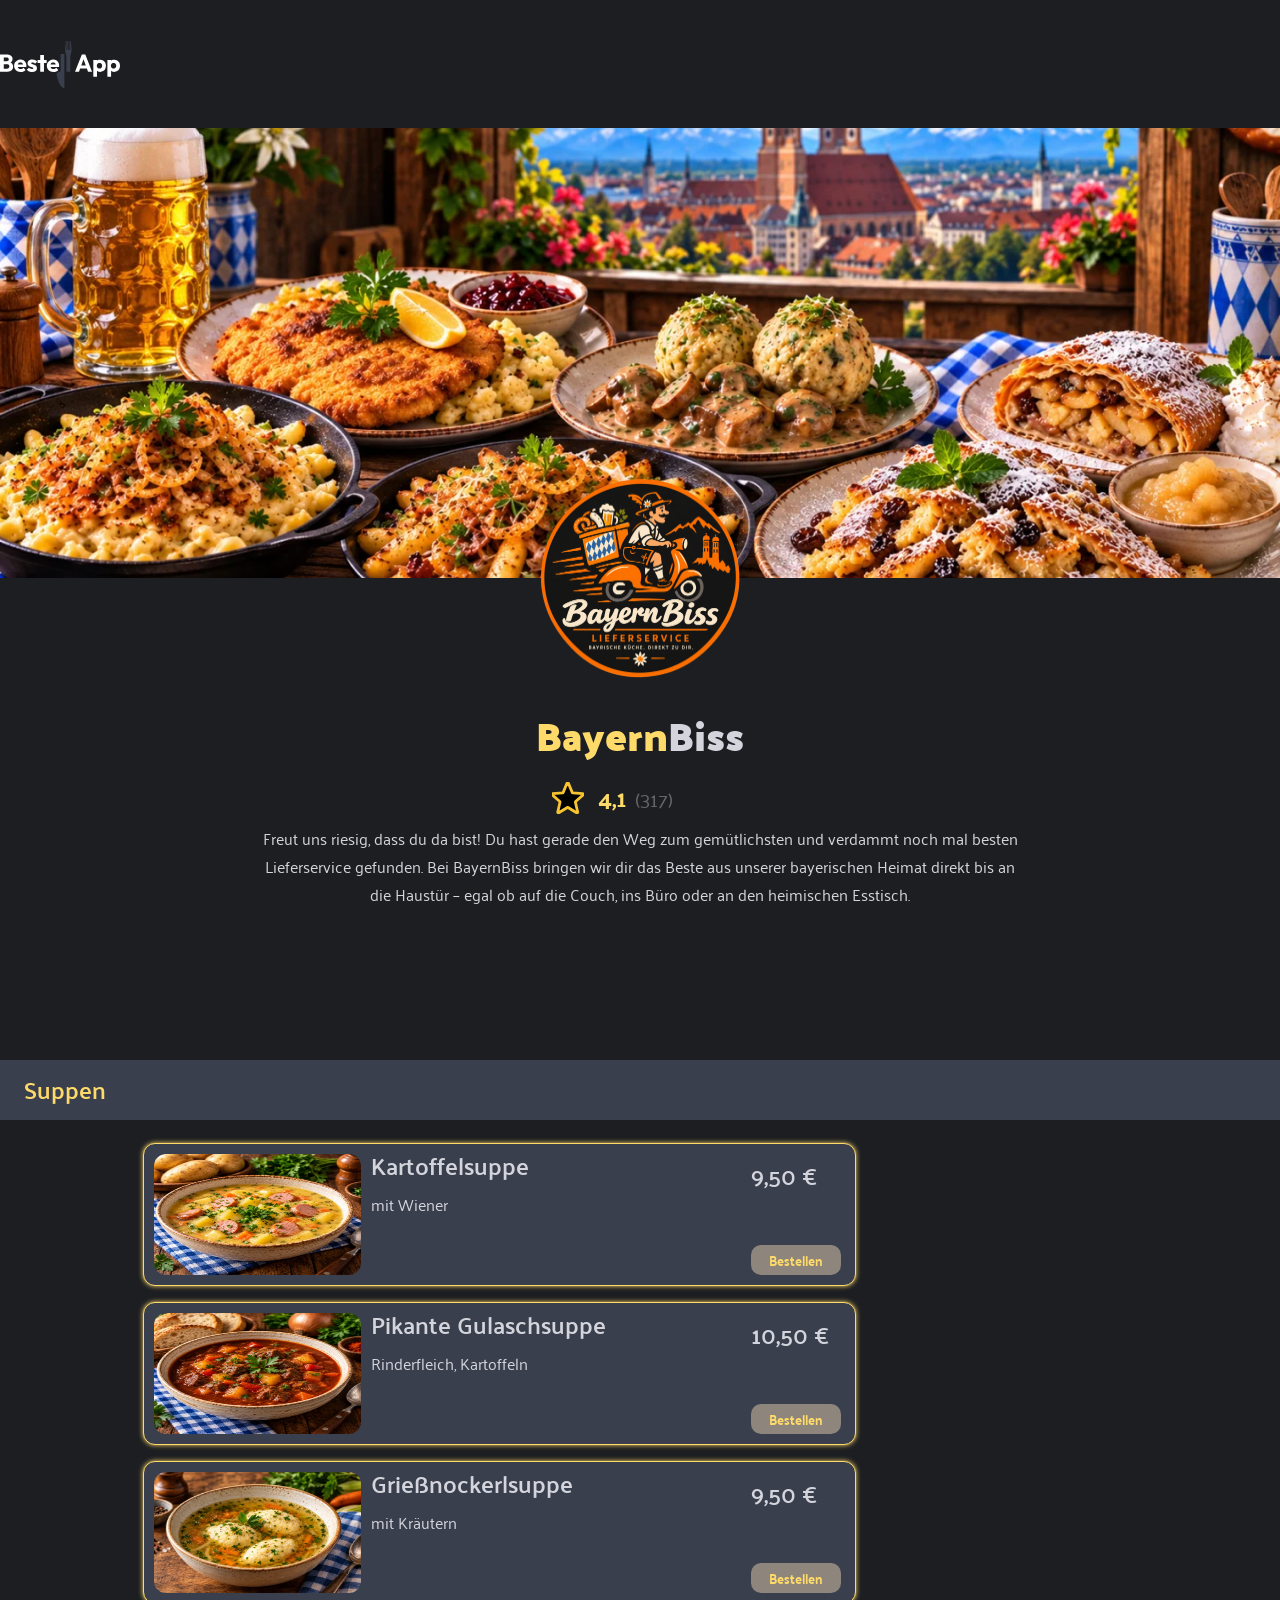
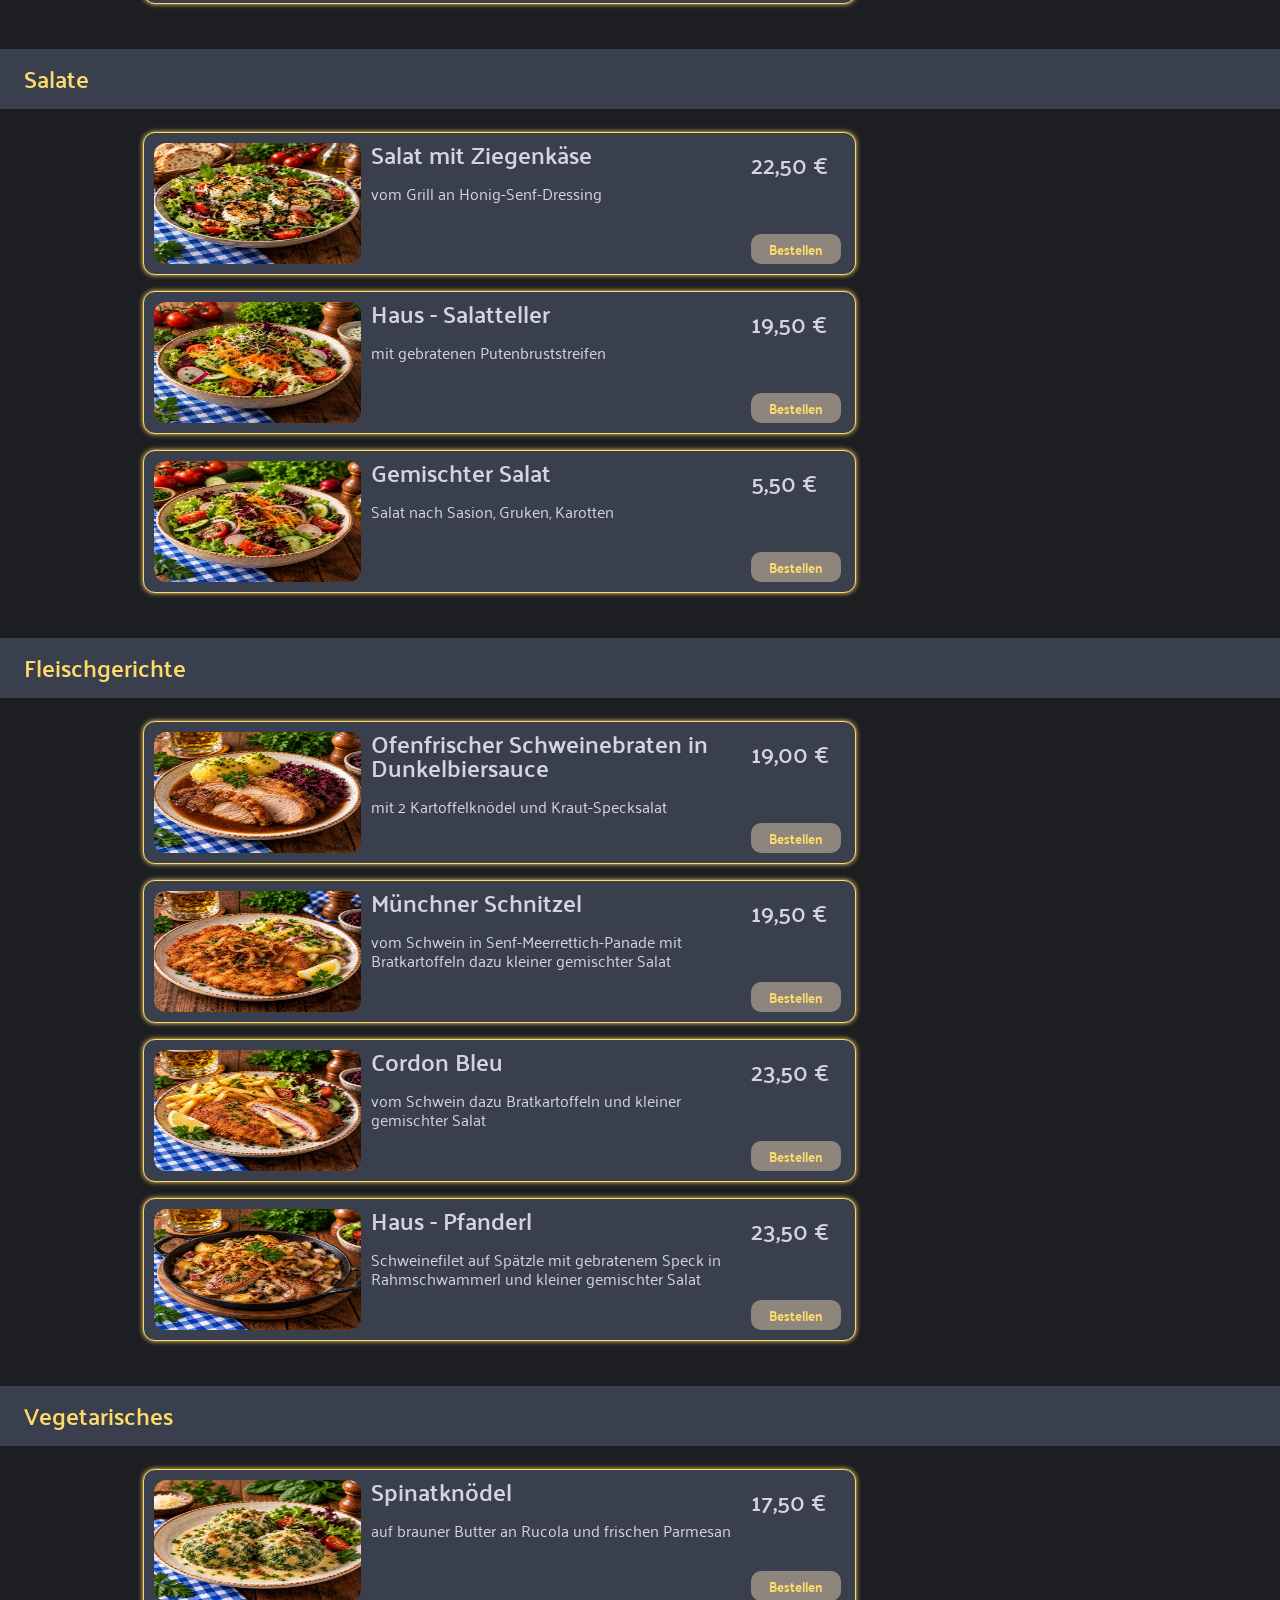
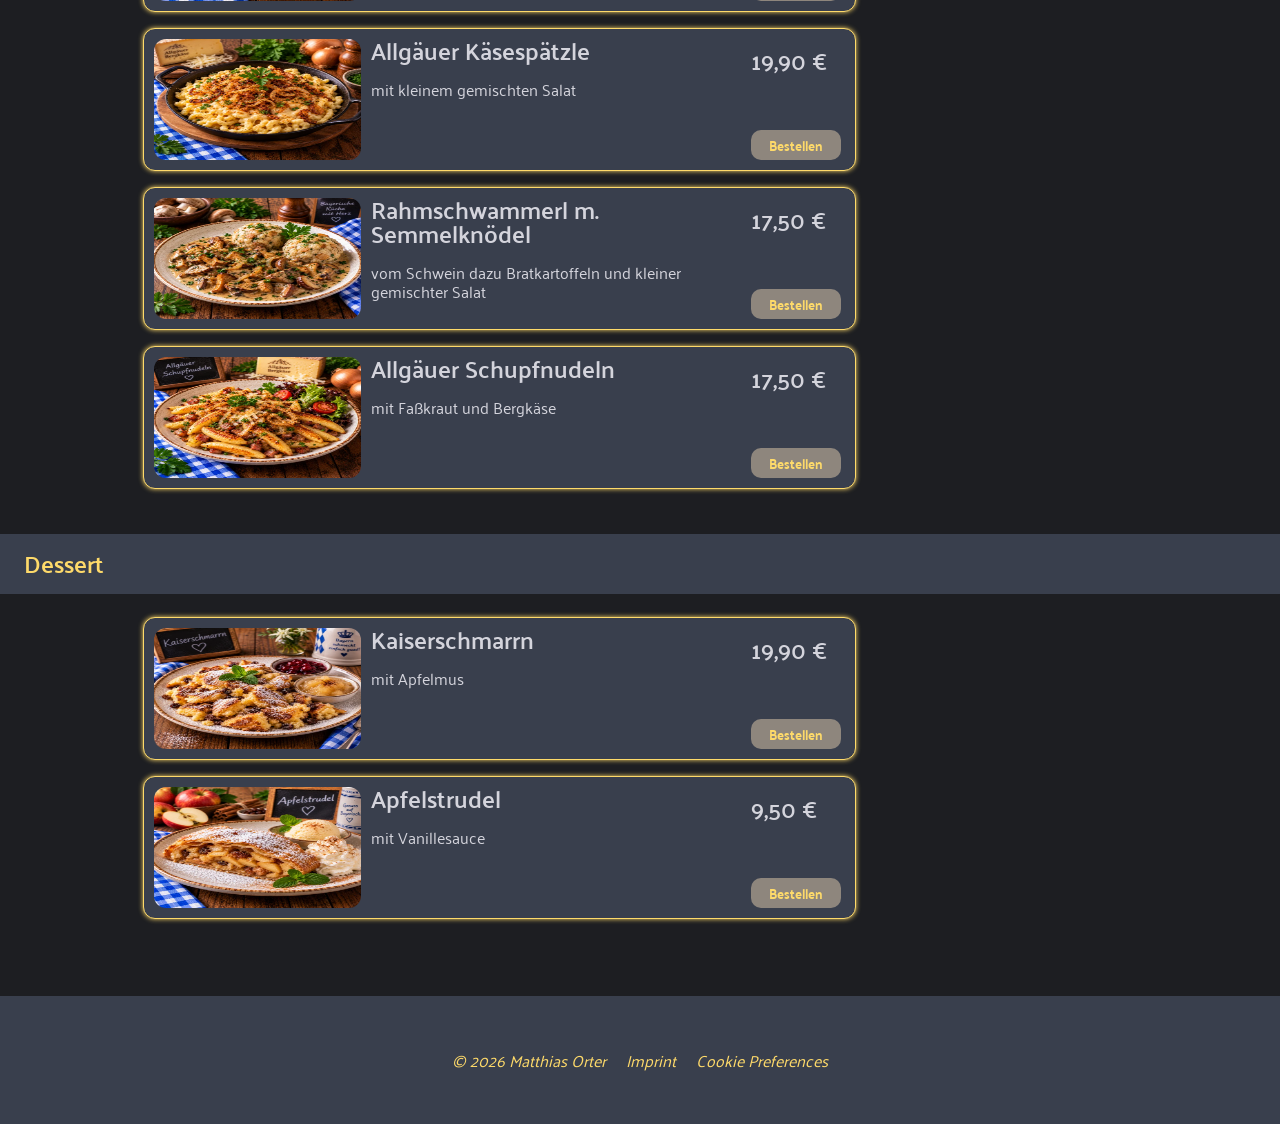
==== commit 2fdc665f: "added confirmation" ====
--- a/index.html
+++ b/index.html
@@ -14,6 +14,7 @@
     <link rel="stylesheet" href="./scr/style/components/nav_and_Button.css">
     <link rel="stylesheet" href="./scr/style/components/fonts.css">
     <link rel="stylesheet" href="./scr/style/components/mobileBasket.css">
+    <link rel="stylesheet" href="./scr/style/components/confirmation.css">
     <script src="./scr/JS/db/menu.js" defer></script>
     <script src="./scr/JS/db/basket.js" defer></script>
     <script src="./scr/JS/temp/categoryCard.js" defer></script>
@@ -21,6 +22,7 @@
     <script src="./scr/JS/temp/menuCard.js" defer></script>
     <script src="./scr/JS/temp/basket.js" defer></script>
     <script src="./scr/JS/script.js" defer></script>
+    <script src="./scr/JS/temp/order_confirmation.js" defer></script>
 
 </head>
 
@@ -66,11 +68,33 @@
         <section class="landing-section" aria-labelledby="restaurant-heading">
             <div class="landing-picture"></div>
             <header class="landing-section-down">
-                <div>
-                    <h1><span class="first">Bayern</span>Biss</h1>
+                <div class="section-down-content">
+                    <h1 id="restaurant-heading">
+                        <span class="first">Bayern</span>Biss
+                    </h1>
+
+                    <div class="restaurant-rating">
+                        <button type="button" class="rating-button" onclick="addEvaluation()" aria-pressed="false" aria-label="Eine Bewertung hinzufügen">
+
+                            <svg id="button_star" class="button-star" viewBox="0 0 23 22"
+                                xmlns="http://www.w3.org/2000/svg" aria-hidden="true">
+                                <path
+                                    d="M4.89064 21.5902C4.51284 21.8201 4.04452 21.4824 4.14337 21.0513L5.76177 13.9935C5.80291 13.814 5.74214 13.6265 5.60358 13.5053L0.171453 8.75452C-0.160141 8.46451 0.0181595 7.91848 0.456999 7.88006L7.62773 7.25214C7.81273 7.23594 7.97351 7.11854 8.04527 6.94725L10.8274 0.306767C10.9988 -0.102286 11.5784 -0.102286 11.7497 0.306766L14.5319 6.94725C14.6036 7.11854 14.7644 7.23594 14.9494 7.25214L22.1202 7.88006C22.559 7.91848 22.7373 8.46451 22.4057 8.75452L16.9736 13.5053C16.835 13.6265 16.7742 13.814 16.8154 13.9935L18.4338 21.0513C18.5326 21.4824 18.0643 21.8201 17.6865 21.5902L11.5485 17.855C11.3888 17.7579 11.1883 17.7579 11.0287 17.855L4.89064 21.5902Z" />
+                            </svg>
+                        </button>
+
+                        <span class="rating-value" aria-label="4,1 von 5 Sternen">
+                            4,1
+                        </span>
+
+                        <span id="evaluation_count" class="rating-count" aria-live="polite"></span>
+                    </div>
                 </div>
 
-                <p>The best of Burgers, Pizza, and Greens, all in one great place.</p>
+                <p class="landing-content">Freut uns riesig, dass du da bist! Du hast gerade den Weg zum gemütlichsten
+                    und verdammt noch mal besten Lieferservice gefunden. Bei BayernBiss bringen wir dir das Beste aus
+                    unserer bayerischen Heimat direkt bis an die Haustür – egal ob auf die Couch, ins Büro oder an den
+                    heimischen Esstisch.</p>
             </header>
             <img class="teste" src="./scr/assets/imgs/BayernBisw.webp" alt="" aria-hidden="true">
         </section>
@@ -113,14 +137,17 @@
                 <path
                     d="M1.49148 24C1.10155 24 0.789609 23.845 0.555651 23.535C0.321693 23.225 0.253455 22.88 0.350937 22.5L4.73765 4.5L4.67916 3.66C4.65967 3.32 4.54269 3.025 4.32823 2.775C4.11377 2.525 3.84081 2.4 3.50937 2.4C3.17793 2.4 2.90011 2.515 2.6759 2.745C2.45169 2.975 2.33958 3.26 2.33958 3.6V4.8C2.33958 5.14 2.22748 5.425 2.00327 5.655C1.77906 5.885 1.50123 6 1.16979 6C0.83835 6 0.560525 5.885 0.336315 5.655C0.112105 5.425 0 5.14 0 4.8V3.6C0 2.6 0.341189 1.75 1.02357 1.05C1.70595 0.35 2.53455 0 3.50937 0H16.4356C17.3714 0 18.1756 0.325 18.8483 0.975C19.5209 1.625 19.8864 2.43 19.9449 3.39L20.9978 22.74C21.0172 23.08 20.91 23.375 20.6761 23.625C20.4421 23.875 20.1594 24 19.828 24H1.49148ZM3.04146 21.6H5.76122L5.20557 12.48L3.04146 21.6ZM8.13005 21.6H18.5997L17.6054 3.54C17.5859 3.22 17.464 2.95 17.2398 2.73C17.0156 2.51 16.7475 2.4 16.4356 2.4H6.81403C6.89202 2.6 6.94076 2.795 6.96026 2.985C6.97975 3.175 6.99925 3.38 7.01875 3.6L8.13005 21.6ZM12.5753 19.2C12.8287 19.2 13.0383 19.115 13.204 18.945C13.3697 18.775 13.4526 18.56 13.4526 18.3V14.4C13.9595 14.28 14.3787 14.005 14.7101 13.575C15.0416 13.145 15.2073 12.65 15.2073 12.09V7.8C15.2073 7.64 15.1488 7.5 15.0318 7.38C14.9148 7.26 14.7784 7.2 14.6224 7.2C14.4664 7.2 14.3299 7.26 14.213 7.38C14.096 7.5 14.0375 7.64 14.0375 7.8V11.73H13.1601V7.8C13.1601 7.64 13.1017 7.5 12.9847 7.38C12.8677 7.26 12.7312 7.2 12.5753 7.2C12.4193 7.2 12.2828 7.26 12.1658 7.38C12.0488 7.5 11.9904 7.64 11.9904 7.8V11.73H11.113V7.8C11.113 7.64 11.0545 7.5 10.9375 7.38C10.8206 7.26 10.6841 7.2 10.5281 7.2C10.3721 7.2 10.2357 7.26 10.1187 7.38C10.0017 7.5 9.94322 7.64 9.94322 7.8V12.09C9.94322 12.65 10.1089 13.145 10.4404 13.575C10.7718 14.005 11.191 14.28 11.6979 14.4V18.3C11.6979 18.56 11.7808 18.775 11.9465 18.945C12.1122 19.115 12.3218 19.2 12.5753 19.2Z" />
             </svg></button>
-        <button onclick="openBasket()" type="button" class="basket-open-button"aria-label="Warenkorb öffnen" aria-controls="basket_container"
-            aria-expanded="false">
+        <button onclick="openBasket()" type="button" class="basket-open-button" aria-label="Warenkorb öffnen"
+            aria-controls="basket_container" aria-expanded="false">
             <svg class="shopping-cart" viewBox="0 0 24 24" fill="none" xmlns="http://www.w3.org/2000/svg">
                 <path
                     d="M7.20666 24C6.54605 24 5.98053 23.765 5.51009 23.295C5.03966 22.825 4.80444 22.26 4.80444 21.6C4.80444 20.94 5.03966 20.375 5.51009 19.905C5.98053 19.435 6.54605 19.2 7.20666 19.2C7.86727 19.2 8.43279 19.435 8.90323 19.905C9.37366 20.375 9.60888 20.94 9.60888 21.6C9.60888 22.26 9.37366 22.825 8.90323 23.295C8.43279 23.765 7.86727 24 7.20666 24ZM19.2178 24C18.5571 24 17.9916 23.765 17.5212 23.295C17.0508 22.825 16.8155 22.26 16.8155 21.6C16.8155 20.94 17.0508 20.375 17.5212 19.905C17.9916 19.435 18.5571 19.2 19.2178 19.2C19.8784 19.2 20.4439 19.435 20.9143 19.905C21.3848 20.375 21.62 20.94 21.62 21.6C21.62 22.26 21.3848 22.825 20.9143 23.295C20.4439 23.765 19.8784 24 19.2178 24ZM6.18572 4.8L9.06838 10.8H17.4761L20.7792 4.8H6.18572ZM5.04466 2.4H22.761C23.2215 2.4 23.5718 2.605 23.812 3.015C24.0522 3.425 24.0622 3.84 23.842 4.26L19.5781 11.94C19.3579 12.34 19.0626 12.65 18.6923 12.87C18.3219 13.09 17.9166 13.2 17.4761 13.2H8.52788L7.20666 15.6H20.4189C20.7592 15.6 21.0444 15.715 21.2747 15.945C21.5049 16.175 21.62 16.46 21.62 16.8C21.62 17.14 21.5049 17.425 21.2747 17.655C21.0444 17.885 20.7592 18 20.4189 18H7.20666C6.30583 18 5.6252 17.605 5.16477 16.815C4.70435 16.025 4.68433 15.24 5.10472 14.46L6.72621 11.52L2.40222 2.4H1.20111C0.860795 2.4 0.575532 2.285 0.345319 2.055C0.115106 1.825 0 1.54 0 1.2C0 0.86 0.115106 0.575 0.345319 0.345C0.575532 0.115 0.860795 0 1.20111 0H3.15291C3.37312 0 3.58331 0.06 3.7835 0.18C3.98368 0.3 4.13382 0.47 4.23391 0.69L5.04466 2.4Z" />
             </svg><span id="basket_count" class="basket-count" aria-hidden="true" hidden>0</span></button>
     </nav>
 
+    <dialog id="order_confirmation" closedby="any" class="order-confirmation" aria-labelledby="confirmation_title"
+        aria-describedby="confirmation_description"></dialog>
+
 
 </body>
 
--- a/scr/style/variables.css
+++ b/scr/style/variables.css
@@ -1,5 +1,6 @@
 :root{
 --mainbgcolor : #DCC7AA;
+
 --mainhdcolor : #F7882F;
 --mainbtcolor : #6B7A8F;
 --mainbtfscolor : #F7C331;
@@ -8,6 +9,7 @@
 --fontscolor : #d4d4dc;
 --fontscolor2 : #feda6a;
 
-
+--buttonBgMenu:#dcc7aa85;
+--buttonBgMenu2: #f7c23183;
 
 }
--- a/scr/style/style.css
+++ b/scr/style/style.css
@@ -45,6 +45,10 @@
 
 }
 
+.landing-content{
+    width: 80ch;
+    text-align: center;
+}
 .landing-picture {
     width: 100%;
     height: 50%;
@@ -132,6 +136,84 @@
 
 .none {
     display: none;
+}
+
+/* Desktop: Name und Bewertung nebeneinander. */
+.ection-down-content {
+    display: flex;
+    justify-content: center;
+    align-items: center;
+    gap: 24px;
+    width: 100%;
+}
+
+.restaurant-rating {
+    display: flex;
+    align-items: center;
+    gap: 8px;
+    flex-shrink: 0;
+
+    padding: 4px 10px;
+    border-radius: 6px;
+    background-color: transparent;
+    color: var(--fontscolor2);
+}
+
+.rating-button {
+    display: flex;
+    justify-content: center;
+    align-items: center;
+
+    width: 44px;
+    height: 44px;
+    padding: 0;
+}
+
+.button-star {
+    width: 32px;
+    height: 32px;
+    stroke-width: 2px;
+    stroke: var(--mainbtfscolor);
+}
+
+/* Diese Klasse erhält der Stern nach dem ersten Klick. */
+.button-star.is-rated {
+    fill: var(--mainbtfscolor);
+}
+
+.rating-button:focus-visible {
+    outline: 2px solid var(--buttonBgMenu);
+    outline-offset: 2px;
+    border-radius: 4px;
+}
+
+.rating-value {
+    font-size: 24px;
+    font-weight: 700;
+}
+
+.rating-count {
+    font-size: 20px;
+    color: #666;
+}
+
+/* Der vorhandene Beschreibungstext darf mobil schmaler werden. */
+.landing-content {
+    width: 100%;
+    max-width: 80ch;
+    padding: 0 16px;
+}
+
+/* Mobil: Bewertung über dem Restaurantnamen. */
+@media (max-width: 900px) {
+    .ection-down-content {
+        flex-direction: column;
+        gap: 24px;
+    }
+
+    .restaurant-rating {
+        order: -1;
+    }
 }
 
 @media screen and (width >=1440px) {
--- a/scr/style/components/menuCard.css
+++ b/scr/style/components/menuCard.css
@@ -30,7 +30,6 @@
     position: absolute;
     inset: 0;
     z-index: -1;
-
     background-color: var(--cardhdcolor);
     box-shadow: 0 0 0 100vmax var(--cardhdcolor);
     clip-path: inset(0 -100vmax);
@@ -52,7 +51,7 @@
     background-color: var(--cardhdcolor);
     border-radius: 12px;
     border: 1px solid var(--fontscolor2);
-    box-shadow: 0 0 0 2px var(--fontscolor2);
+    box-shadow: 0 0 5px 0px var(--fontscolor2);
     gap: 10px;
     padding: 10px;
 }
@@ -83,7 +82,6 @@
 
 .product-content>p {
     padding-top: 17px;
-
 }
 
 .order-section {
@@ -107,14 +105,14 @@
     display: flex;
     align-items: center;
     flex-direction: column;
-    color: #feda6a;
-    background-color: #393f4d;
-    border: none;
+    color: var(--fontscolor);
+    background-color: var(--cardhdcolor);
+    border: 1px solid var(--fontscolor2);
     border-radius: 25px 0 0 25px;
     padding: 0 24px;
-
     position: sticky;
     top: 24px;
+    box-shadow: 0 0 5px 0px var(--fontscolor2);
 }
 
 .basket-overview-card>h3 {
@@ -133,21 +131,18 @@
     background-color: #1d1e22;
     left: 31px;
     top: 136px;
-    border-radius: 25px;
+    border-radius: 25px 0 0 25px;
     gap: 10px;
     overflow: auto;
+    padding: 10px;
     margin-bottom: 36px;
 }
 
 .section-sum-of-dishes-card {
     width: 100%;
     height: 30px;
-
     display: flex;
     justify-content: space-between;
-
-
-
 }
 
 .line {
@@ -155,16 +150,15 @@
     margin: 16px 0 15px 0;
 }
 
-
 /* <############### Warenkorb card ############### */
-
 .basket-card {
-    width: 340px;
-    height: 103px;
+    width: 100%;
+    max-height: 103px;
     color: var(--cardhdcolor);
+    line-height: 1.1rem;
     background-color: var(--fontscolor2);
-    border-radius: 20px;
-    padding: 20px;
+    border-radius: 20px 0 0 20px;
+    padding: 10px;
 }
 
 .basket-card-header {
@@ -172,21 +166,76 @@
     height: 28px;
 }
 
-.basket-card>p {
-    width: 100%;
-    text-align: end;
+.basket-menu-price {
+    width: 100%;
+    height: 25px;
+    text-align:end;
 }
 
 .basket-control-section {
     display: flex;
     justify-content: space-between;
+    align-items: flex-end;
 }
 
 .basket-control {
-    display: flex;
-    gap: 8px;
-}
-
+    height: 30px;
+    display: flex;
+    gap: 10px;
+    align-items: center;
+}
+
+.basket-control>p{
+    height: 100%;
+    width: 30px;
+    text-align: center;
+    color: var(--fontscolor2);
+    padding-top: 4px;
+    font-weight: 500;
+    border-radius: 50%;
+    background-color: var(--cardhdcolor);
+}
+
+.total-price{
+    height: 30px;
+    text-align: center;
+    font-weight: 800;
+}
+
+/* <############### Scrollbar ############### */
+.order-basket-overview {
+    scrollbar-width:thin;
+    scrollbar-color: #fed96aad transparent;
+}
+
+/* Zusätzliche Gestaltung für Browser mit WebKit-Scrollbar-Unterstützung */
+.order-basket-overview::-webkit-scrollbar {
+    width: 4px;
+}
+
+.order-basket-overview::-webkit-scrollbar-track {
+    background: transparent;
+}
+
+.order-basket-overview::-webkit-scrollbar-thumb {
+    background-color:  #fed96aad;
+    border-radius: 4px; 
+}
+
+.order-basket-overview::-webkit-scrollbar-button {
+    display: none;
+    height: 0;
+    width: 0;
+}
+
+@supports selector(::-webkit-scrollbar) {
+    .order-basket-overview {
+        scrollbar-width: auto;
+        scrollbar-color: auto;
+    }
+}
+
+/* <############### Media ############### */
 @media screen and (width < 1024px) {
     .order-section {
         width: 100%;
@@ -196,8 +245,7 @@
         justify-content: space-between;
     }
 }
-
-@media screen and (width < 899px) {
+@media screen and (width < 1268px){
     .order-section {
         width: 100%;
         height: 46px;
@@ -205,7 +253,9 @@
         flex-direction: row;
         justify-content: space-between;
     }
-
+}
+
+@media screen and (width < 1168px){
     .menu-card {
         display: flex;
         flex-wrap: wrap;
@@ -220,7 +270,9 @@
         gap: 10px;
         padding: 10px;
     }
-
+}
+
+@media screen and (width < 899px) {
     .section-menu {
         display: flex;
         flex-direction: column;
--- a/scr/style/components/nav_and_Button.css
+++ b/scr/style/components/nav_and_Button.css
@@ -4,6 +4,15 @@
     border: none;
     color: var(--fontscolor2);
     cursor: pointer;
+    transition: all 0.2s ease;
+}
+
+button:hover {
+    transform: translateY(-2px);
+}
+
+button:active {
+    transform: translateY(0px);
 }
 
 /*<------ Menu card ------>*/
@@ -11,23 +20,46 @@
 .button-menu-card {
     height: 30px;
     width: 90px;
-    background-color: var(--mainbgcolor);
-    color: black;
+    background-color: var(--buttonBgMenu);
+    font-weight: 700;
+    color: var(--fontscolor2);
+    border-radius: 10px;
 }
 
 .button-menu-card:hover {
     background-color: var(--cardbgcolor);
     color: var(--fontscolor2);
-
 }
 
 .button-menu-card:active {
     background-color: var(--mainbgcolor);
 }
 
+/*<------ Basket card ------>*/
+.button-plus,
+.button-to-delete {
+    height: 24px;
+    height: 24px;
+    fill: var(--cardbgcolor);
+    border-radius: 5px;
+}
+
+.button-plus:hover,
+.button-to-delete:hover {
+    fill: var(--mainbtcolor);
+}
 
 
-/*<------ Basket card ------>*/
+.button-minus {
+    height: 24px;
+    height: 24px;
+    stroke: var(--cardbgcolor);
+    stroke-width: 5px;
+}
+
+.button-minus:hover {
+    stroke: var(--mainbtcolor);
+}
 
 .butten-to-order {
     width: 300px;
@@ -36,14 +68,11 @@
     font-weight: 700;
     background-color: var(--fontscolor);
     border-radius: 60px;
-    transition: all 0.2s ease;
     margin-top: 31px;
 }
 
 .butten-to-order:hover {
-
-    transform: translateY(-2px);
-    box-shadow: 0 4px 8px rgba(0, 0, 0, 0.2);
+    box-shadow: 0 4px 8px var(--buttonBgMenu2);
 }
 
 .butten-to-order:active {}
@@ -67,7 +96,7 @@
 .button-Home,
 .button-person,
 .taketout-dining,
-.shopping-cart{
+.shopping-cart {
     width: 32px;
     height: 32px;
     fill: var(--fontscolor2);
@@ -105,7 +134,7 @@
     padding: 0 5px;
     border-radius: 50%;
 
-    background-color: #f7882f;
+    background-color: var(--buttonBgMenu);
     color: #1d1e22;
     font-size: 12px;
     font-weight: 700;
--- a/scr/style/components/confirmation.css
+++ b/scr/style/components/confirmation.css
@@ -0,0 +1,55 @@
+.order-confirmation {
+    position: fixed;
+    inset: 0;
+    margin: auto;
+
+    width: min(420px, calc(100% - 32px));
+    max-height: calc(100dvh - 32px);
+    overflow-y: auto;
+
+    padding: 56px 24px 32px;
+    border: none;
+    border-radius: 28px;
+
+    background-color: var(--cardhdcolor);
+    color: var(--fontscolor);
+    text-align: center;
+}
+
+.order-confirmation::backdrop {
+    background-color: rgba(0, 0, 0, 0.65);
+}
+
+.confirmation-close {
+    position: absolute;
+    top: 12px;
+    right: 12px;
+    width: 44px;
+    height: 44px;
+    color: var(--fontscolor);
+    font-size: 32px;
+    line-height: 1;
+}
+
+.confirmation-logo {
+    display: block;
+    width: 120px;
+    height: 120px;
+    object-fit: contain;
+    margin: 0 auto 20px;
+}
+
+.order-confirmation h2 {
+    margin-bottom: 8px;
+    font-size: clamp(24px, 5vw, 30px);
+    line-height: 1.2;
+}
+
+.order-confirmation p {
+    font-size: 18px;
+    line-height: 1.4;
+}
+
+body.confirmation-is-open {
+    overflow: hidden;
+}
